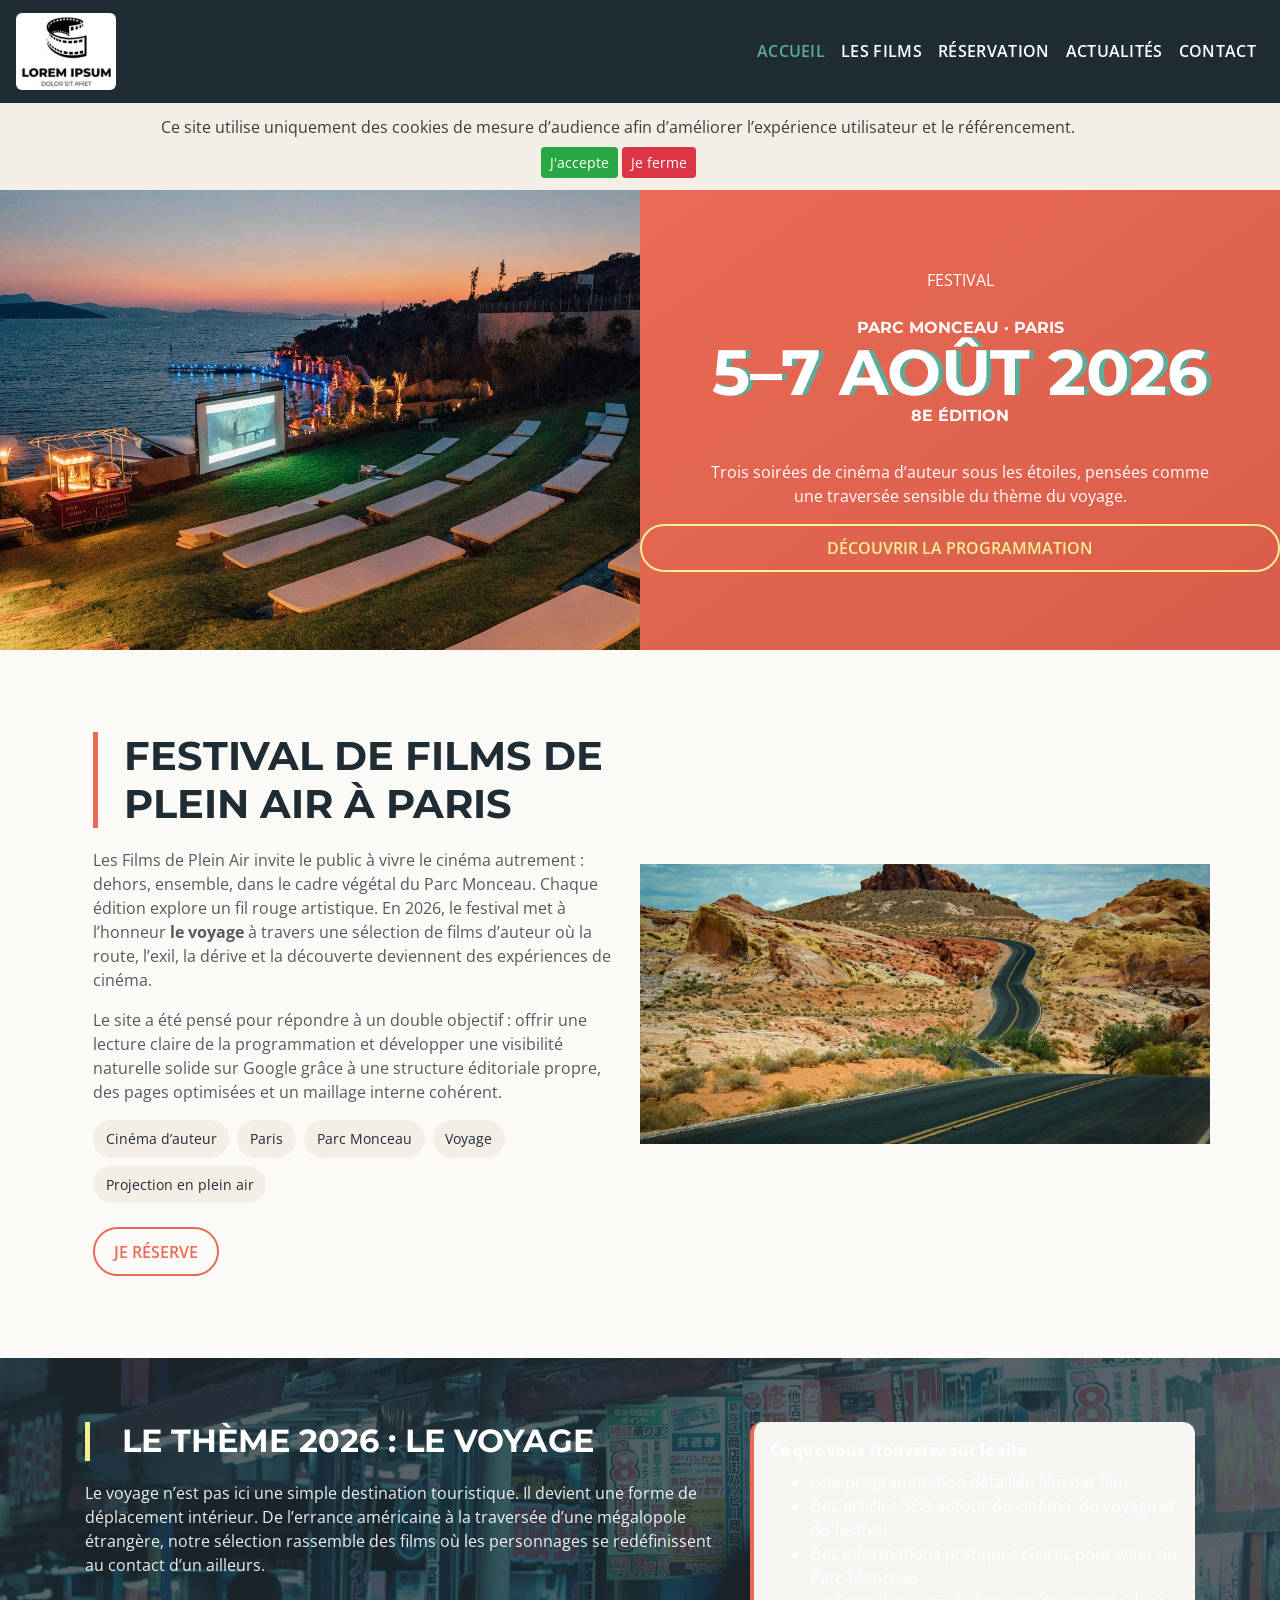
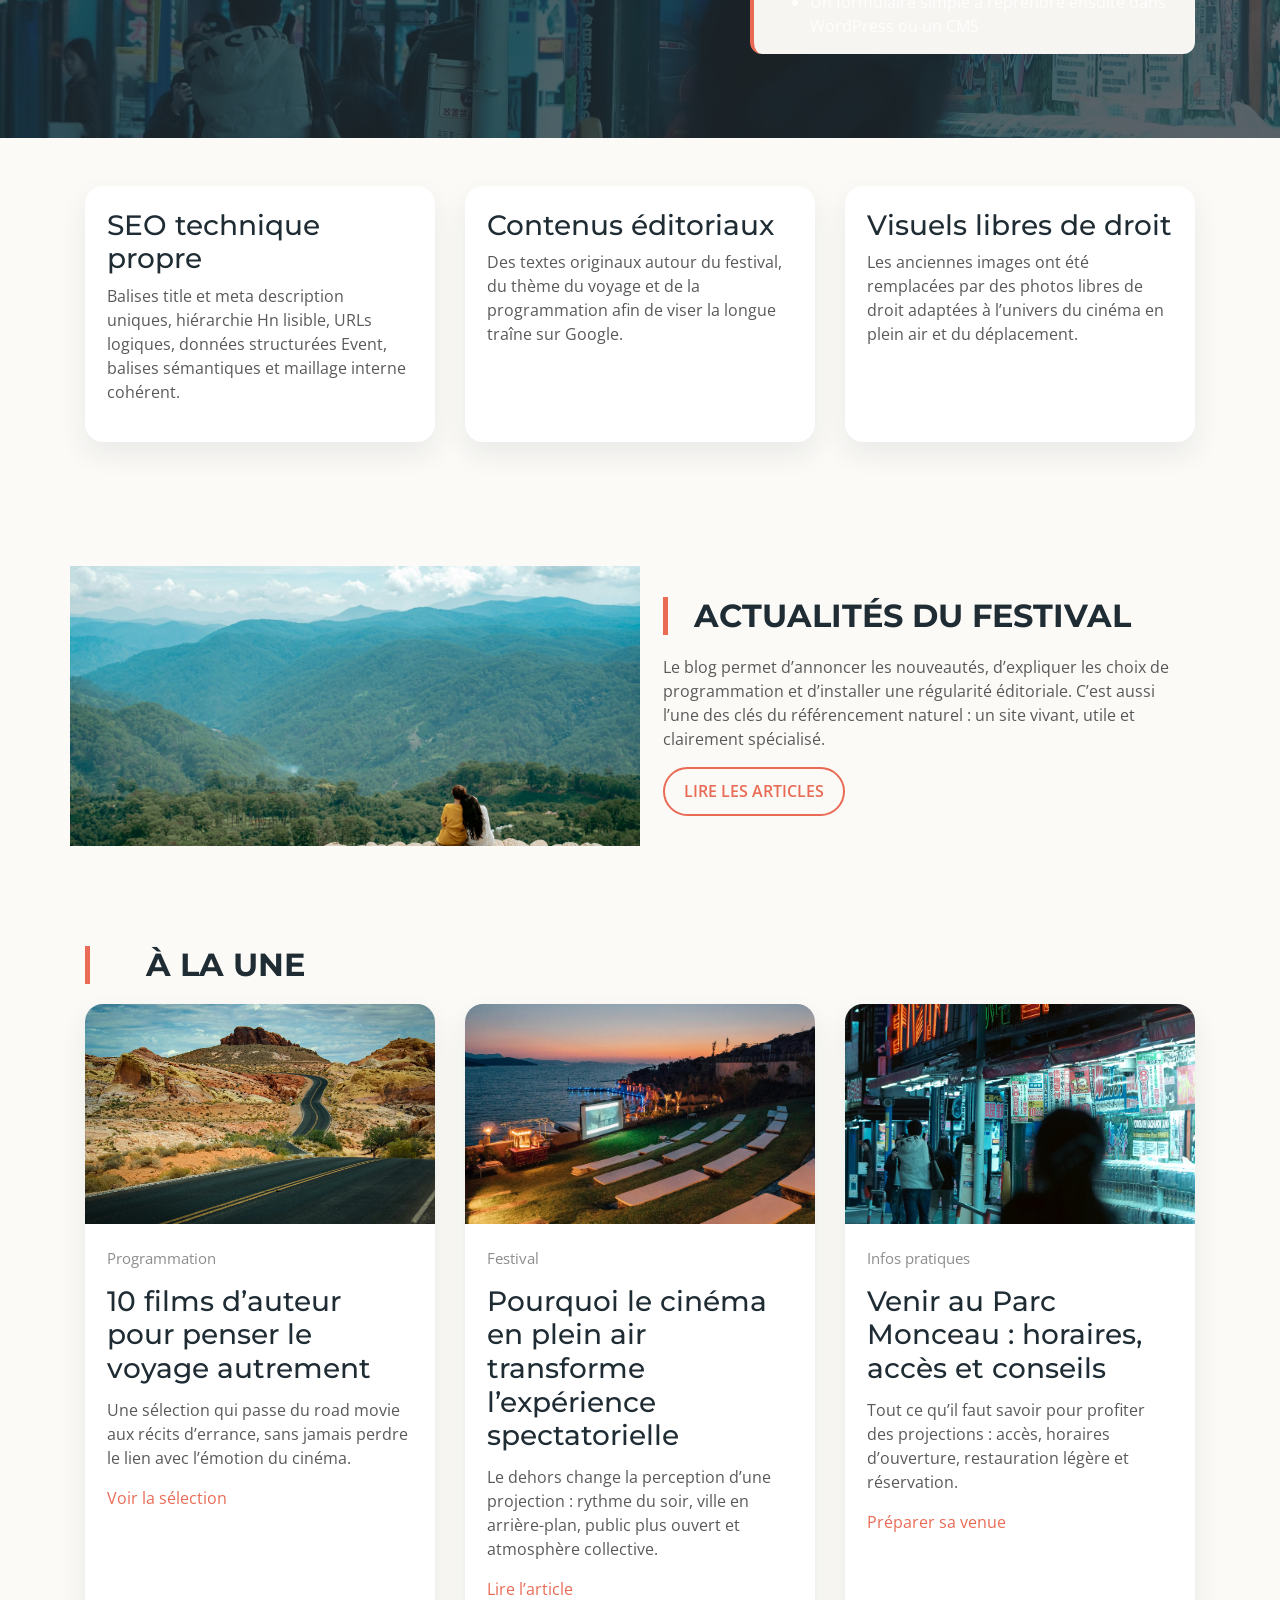
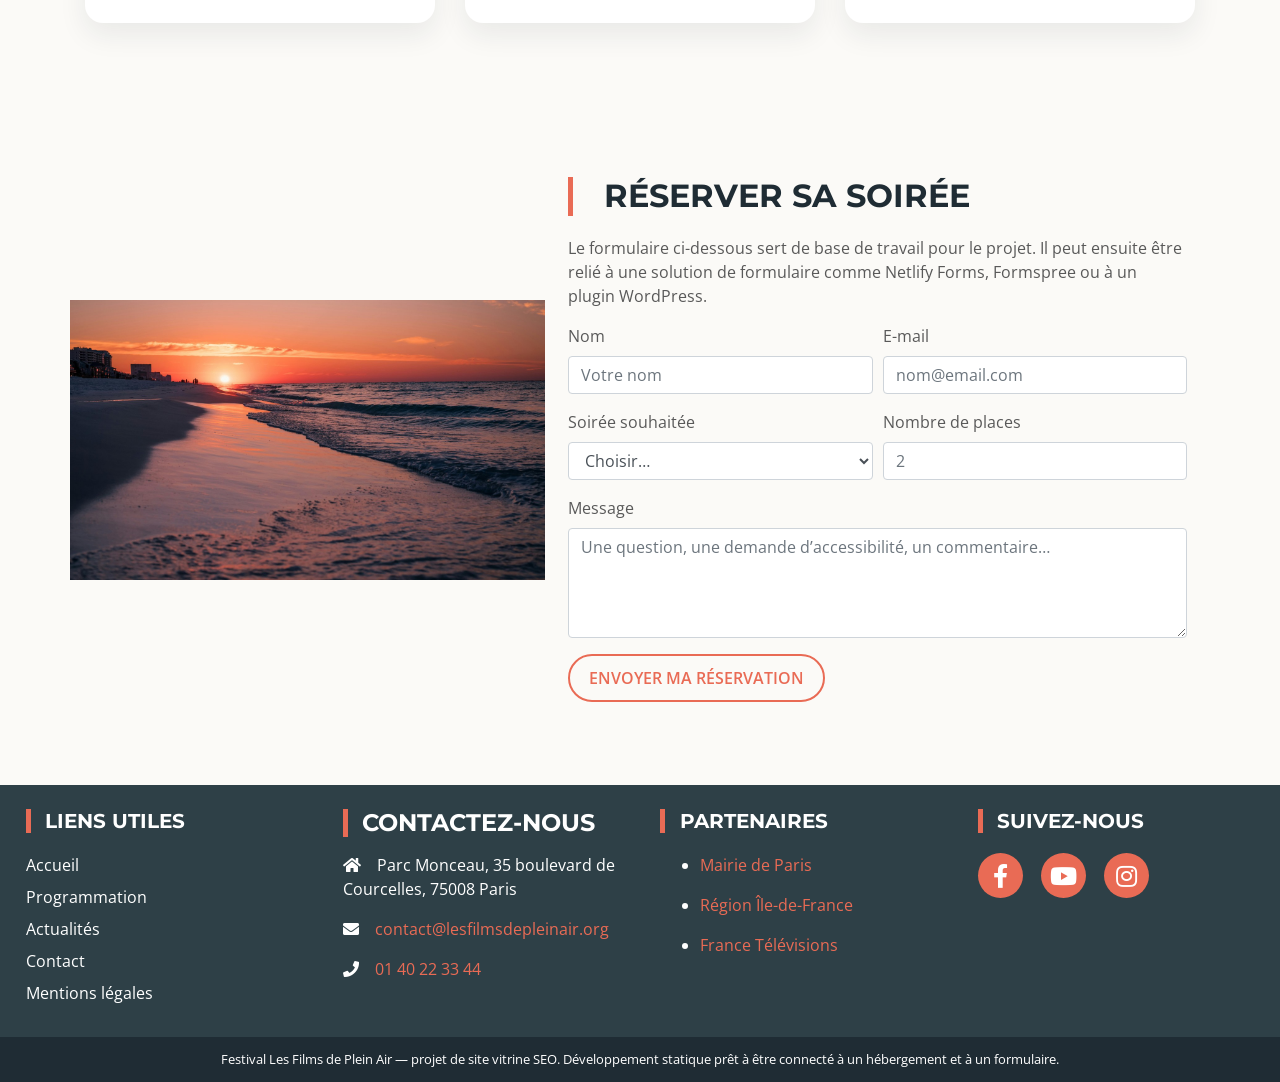
==== index.html @ eef5681d "Integrate Google Analytics tracking script Added Google Analytics tracking code to the HTML." ====
<!DOCTYPE html>
<html lang="fr">
<head>
  
  <!-- Google tag (gtag.js) --> 
  <script async src="https://www.googletagmanager.com/gtag/js?id=G-743M3LWB1Z">
  </script> 
  <script>
    window.dataLayer = window.dataLayer || [];
    function gtag(){dataLayer.push(arguments);}
    gtag('js', new Date()); 
    gtag('config', 'G-743M3LWB1Z'); 
  </script>
  
  <meta charset="utf-8">
  <meta name="viewport" content="width=device-width, initial-scale=1, shrink-to-fit=no">
  <title>Festival de films en plein air à Paris | Les Films de Plein Air</title>
  <meta name="description" content="Festival de films en plein air à Paris au Parc Monceau du 5 au 7 août 2026. Programmation autour du voyage, infos pratiques, actualités et réservation.">
  <meta name="keywords" content="festival cinéma plein air Paris, film d’auteur, festival du voyage, parc Monceau, projection en plein air">
  <meta name="robots" content="index,follow">
  <link rel="canonical" href="https://www.lesfilmsdepleinair.org/index.html">
  <meta property="og:title" content="Festival de films en plein air à Paris | Les Films de Plein Air"/>
  <meta property="og:type" content="website"/>
  <meta property="og:url" content="https://www.lesfilmsdepleinair.org/index.html"/>
  <meta property="og:image" content="https://www.lesfilmsdepleinair.org/images/hero-cinema.jpg"/>
  <meta property="og:description" content="Festival de films en plein air à Paris au Parc Monceau du 5 au 7 août 2026. Programmation autour du voyage, infos pratiques, actualités et réservation."/>
  <meta name="twitter:card" content="summary_large_image">
  <link href="https://fonts.googleapis.com/css?family=Montserrat:400,700|Open+Sans:400,600,700" rel="stylesheet">
  <link rel="stylesheet" href="css/bootstrap.css">
  <link rel="stylesheet" href="css/stylescss.css">
  <link rel="stylesheet" href="webfonts/all.css">
</head>
<body>
<nav class="navbar sticky-top navbar-expand-lg navbar-dark maNav">
  <a class="navbar-brand" href="index.html" aria-label="Les Films de Plein Air - Accueil">
    <img src="images/logo.jpg" width="100" alt="Logo Les Films de Plein Air"/>
  </a>
  <button class="navbar-toggler" type="button" data-toggle="collapse" data-target="#navbarNavAltMarkup" aria-controls="navbarNavAltMarkup" aria-expanded="false" aria-label="Ouvrir le menu">
    <span class="navbar-toggler-icon"></span>
  </button>
  <div class="collapse navbar-collapse" id="navbarNavAltMarkup">
    <div class="navbar-nav ml-auto">
      <a class="nav-item nav-link active" href="index.html">Accueil</a>
      <a class="nav-item nav-link " href="films.html">Les films</a>
      <a class="nav-item nav-link" href="index.html#booking">Réservation</a>
      <a class="nav-item nav-link " href="blog.html">Actualités</a>
      <a class="nav-item nav-link " href="contact.html">Contact</a>
    </div>
  </div>
</nav>
<div class="alert alert-secondary alert-dismissible fade show text-center" role="alert">
  <p class="mb-2">Ce site utilise uniquement des cookies de mesure d’audience afin d’améliorer l’expérience utilisateur et le référencement.</p>
  <button type="button" class="btn btn-success btn-sm" data-dismiss="alert" aria-label="Accepter">J'accepte</button>
  <button type="button" class="btn btn-danger btn-sm" data-dismiss="alert" aria-label="Fermer">Je ferme</button>
</div>
<section class="container-fluid welcome">
  <div class="container-fluid">
    <div class="row no-gutters">
      <aside class="col-lg-6" aria-label="Projection de cinéma en plein air"></aside>
      <article class="col-lg-6">
        <p class="mb-0">Festival</p>
        <div class="date">
          <span>Parc Monceau · Paris</span>
          <span class="textshadow">5–7 août 2026</span>
          <span>8e édition</span>
        </div>
        <p class="lead-intro">Trois soirées de cinéma d’auteur sous les étoiles, pensées comme une traversée sensible du thème du voyage.</p>
        <a href="films.html" class="btn btn-custom">Découvrir la programmation</a>
      </article>
    </div>
  </div>
</section>
<section class="container-fluid about py-5">
  <div class="container">
    <div class="row align-items-center">
      <article class="col-lg-6">
        <h1 id="about">Festival de films de plein air à Paris</h1>
        <p>Les Films de Plein Air invite le public à vivre le cinéma autrement : dehors, ensemble, dans le cadre végétal du Parc Monceau. Chaque édition explore un fil rouge artistique. En 2026, le festival met à l’honneur <strong>le voyage</strong> à travers une sélection de films d’auteur où la route, l’exil, la dérive et la découverte deviennent des expériences de cinéma.</p>
        <p>Le site a été pensé pour répondre à un double objectif : offrir une lecture claire de la programmation et développer une visibilité naturelle solide sur Google grâce à une structure éditoriale propre, des pages optimisées et un maillage interne cohérent.</p>
        <div class="theme-badges mb-3">
          <span>Cinéma d’auteur</span><span>Paris</span><span>Parc Monceau</span><span>Voyage</span><span>Projection en plein air</span>
        </div>
        <a href="#booking" class="btn btn-custom">Je réserve</a>
      </article>
      <aside class="col-lg-6 order-first order-lg-2" aria-label="Route dans un paysage désertique"></aside>
    </div>
  </div>
</section>
<section class="container-fluid movie">
  <div class="overlay">
    <div class="container">
      <div class="row">
        <div class="col-lg-7">
          <h2>Le thème 2026 : le voyage</h2>
          <p>Le voyage n’est pas ici une simple destination touristique. Il devient une forme de déplacement intérieur. De l’errance américaine à la traversée d’une mégalopole étrangère, notre sélection rassemble des films où les personnages se redéfinissent au contact d’un ailleurs.</p>
        </div>
        <div class="col-lg-5">
          <div class="schedule-box">
            <strong>Ce que vous trouverez sur le site</strong>
            <ul class="mb-0 mt-2">
              <li>Une programmation détaillée film par film</li>
              <li>Des articles SEO autour du cinéma, du voyage et du festival</li>
              <li>Des informations pratiques claires pour venir au Parc Monceau</li>
              <li>Un formulaire simple à reprendre ensuite dans WordPress ou un CMS</li>
            </ul>
          </div>
        </div>
      </div>
    </div>
  </div>
</section>
<section class="container py-5">
  <div class="row">
    <div class="col-md-4 mb-4">
      <div class="feature-card">
        <div class="card-body">
          <h3>SEO technique propre</h3>
          <p>Balises title et meta description uniques, hiérarchie Hn lisible, URLs logiques, données structurées Event, balises sémantiques et maillage interne cohérent.</p>
        </div>
      </div>
    </div>
    <div class="col-md-4 mb-4">
      <div class="feature-card">
        <div class="card-body">
          <h3>Contenus éditoriaux</h3>
          <p>Des textes originaux autour du festival, du thème du voyage et de la programmation afin de viser la longue traîne sur Google.</p>
        </div>
      </div>
    </div>
    <div class="col-md-4 mb-4">
      <div class="feature-card">
        <div class="card-body">
          <h3>Visuels libres de droit</h3>
          <p>Les anciennes images ont été remplacées par des photos libres de droit adaptées à l’univers du cinéma en plein air et du déplacement.</p>
        </div>
      </div>
    </div>
  </div>
</section>
<section class="container-fluid news py-5">
  <div class="container">
    <div class="row align-items-center">
      <aside class="col-lg-6" aria-label="Voyageurs face aux montagnes"></aside>
      <article class="col-lg-6">
        <h2>Actualités du festival</h2>
        <p>Le blog permet d’annoncer les nouveautés, d’expliquer les choix de programmation et d’installer une régularité éditoriale. C’est aussi l’une des clés du référencement naturel : un site vivant, utile et clairement spécialisé.</p>
        <a href="blog.html" class="btn btn-custom">Lire les articles</a>
      </article>
    </div>
  </div>
</section>
<section class="container py-5">
  <h2>À la une</h2>
  <div class="row">
    <div class="col-lg-4 mb-4">
      <div class="post-card">
        <img src="images/road-desert.jpg" alt="Route au milieu du désert">
        <div class="card-body">
          <p class="meta">Programmation</p>
          <h3 class="card-title">10 films d’auteur pour penser le voyage autrement</h3>
          <p>Une sélection qui passe du road movie aux récits d’errance, sans jamais perdre le lien avec l’émotion du cinéma.</p>
          <a href="films.html">Voir la sélection</a>
        </div>
      </div>
    </div>
    <div class="col-lg-4 mb-4">
      <div class="post-card">
        <img src="images/hero-cinema.jpg" alt="Projection extérieure au bord de l'eau">
        <div class="card-body">
          <p class="meta">Festival</p>
          <h3 class="card-title">Pourquoi le cinéma en plein air transforme l’expérience spectatorielle</h3>
          <p>Le dehors change la perception d’une projection : rythme du soir, ville en arrière-plan, public plus ouvert et atmosphère collective.</p>
          <a href="article.html">Lire l’article</a>
        </div>
      </div>
    </div>
    <div class="col-lg-4 mb-4">
      <div class="post-card">
        <img src="images/tokyo-night.jpg" alt="Rue de Tokyo de nuit avec néons">
        <div class="card-body">
          <p class="meta">Infos pratiques</p>
          <h3 class="card-title">Venir au Parc Monceau : horaires, accès et conseils</h3>
          <p>Tout ce qu’il faut savoir pour profiter des projections : accès, horaires d’ouverture, restauration légère et réservation.</p>
          <a href="contact.html">Préparer sa venue</a>
        </div>
      </div>
    </div>
  </div>
</section>
<section class="container-fluid booking py-5" id="booking">
  <div class="container">
    <div class="row align-items-center">
      <aside class="col-lg-5" aria-label="Coucher de soleil sur la plage"></aside>
      <article class="col-lg-7">
        <h2>Réserver sa soirée</h2>
        <p>Le formulaire ci-dessous sert de base de travail pour le projet. Il peut ensuite être relié à une solution de formulaire comme Netlify Forms, Formspree ou à un plugin WordPress.</p>
        <form class="needs-validation" novalidate data-demo="true">
          <div class="form-row">
            <div class="form-group col-md-6">
              <label for="nom">Nom</label>
              <input type="text" class="form-control" id="nom" required placeholder="Votre nom">
            </div>
            <div class="form-group col-md-6">
              <label for="email">E-mail</label>
              <input type="email" class="form-control" id="email" required placeholder="nom@email.com">
            </div>
          </div>
          <div class="form-row">
            <div class="form-group col-md-6">
              <label for="jour">Soirée souhaitée</label>
              <select class="form-control" id="jour" required>
                <option value="">Choisir…</option>
                <option>Mercredi 5 août</option>
                <option>Jeudi 6 août</option>
                <option>Vendredi 7 août</option>
              </select>
            </div>
            <div class="form-group col-md-6">
              <label for="places">Nombre de places</label>
              <input type="number" class="form-control" id="places" min="1" max="6" required placeholder="2">
            </div>
          </div>
          <div class="form-group">
            <label for="message">Message</label>
            <textarea class="form-control" id="message" rows="4" placeholder="Une question, une demande d’accessibilité, un commentaire…"></textarea>
          </div>
          <button type="submit" class="btn btn-custom">Envoyer ma réservation</button>
        </form>
      </article>
    </div>
  </div>
</section>
<script type="application/ld+json">
{
  "@context": "https://schema.org",
  "@type": "Event",
  "name": "Les Films de Plein Air 2026",
  "eventAttendanceMode": "https://schema.org/OfflineEventAttendanceMode",
  "eventStatus": "https://schema.org/EventScheduled",
  "startDate": "2026-08-05T18:00:00+02:00",
  "endDate": "2026-08-07T23:59:00+02:00",
  "image": ["https://www.lesfilmsdepleinair.org/images/hero-cinema.jpg"],
  "location": {
    "@type": "Place",
    "name": "Parc Monceau",
    "address": {
      "@type": "PostalAddress",
      "streetAddress": "35 boulevard de Courcelles",
      "postalCode": "75008",
      "addressLocality": "Paris",
      "addressCountry": "FR"
    }
  },
  "description": "Festival de films d’auteur en plein air à Paris autour du thème du voyage.",
  "organizer": {
    "@type": "Organization",
    "name": "Les Films de Plein Air"
  }
}
</script>

<footer class="container-fluid footer">
  <div class="container py-4">
    <div class="row">
      <div class="col-12 col-md-3">
        <h2>Liens utiles</h2>
        <div class="footerLinks">
          <a href="index.html">Accueil</a>
          <a href="films.html">Programmation</a>
          <a href="blog.html">Actualités</a>
          <a href="contact.html">Contact</a>
          <a href="mentions-legales.html">Mentions légales</a>
        </div>
      </div>
      <div class="col-12 col-md-3 address">
        <h2>Contactez-nous</h2>
        <div class="contactIcons mb-3">
          <p><span class="pr-3"><i class="fas fa-home"></i></span>Parc Monceau, 35 boulevard de Courcelles, 75008 Paris</p>
          <p><span class="pr-3"><i class="fas fa-envelope"></i></span><a href="mailto:contact@lesfilmsdepleinair.org">contact@lesfilmsdepleinair.org</a></p>
          <p><span class="pr-3"><i class="fas fa-phone"></i></span><a href="tel:+33140223344">01 40 22 33 44</a></p>
        </div>
      </div>
      <div class="col-12 col-md-3 partenaire">
        <h2>Partenaires</h2>
        <div class="contactIcons mb-3">
          <ul>
            <li><a href="https://www.paris.fr/" target="_blank" rel="noopener">Mairie de Paris</a></li>
            <li><a href="https://www.iledefrance.fr/" target="_blank" rel="noopener">Région Île-de-France</a></li>
            <li><a href="https://www.francetelevisions.fr/" target="_blank" rel="noopener">France Télévisions</a></li>
          </ul>
        </div>
      </div>
      <div class="col-12 col-md-3 social">
        <h2>Suivez-nous</h2>
        <div class="socialicons">
          <a href="https://www.facebook.com/" aria-label="Facebook" target="_blank" rel="noopener"><i class="fab fa-facebook-f"></i></a>
          <a href="https://www.youtube.com/" aria-label="YouTube" target="_blank" rel="noopener"><i class="fab fa-youtube"></i></a>
          <a href="https://www.instagram.com/" aria-label="Instagram" target="_blank" rel="noopener"><i class="fab fa-instagram"></i></a>
        </div>
      </div>
    </div>
  </div>
  <div class="socketBkg">
    <div class="socket text-center">
      <p>Festival Les Films de Plein Air — projet de site vitrine SEO. Développement statique prêt à être connecté à un hébergement et à un formulaire.</p>
    </div>
  </div>
</footer>
<button onclick="topFunction()" id="myBtn" title="Retour en haut"><i class="fas fa-chevron-up"></i></button>
<script src="https://ajax.googleapis.com/ajax/libs/jquery/3.3.1/jquery.min.js"></script>
<script src="https://cdnjs.cloudflare.com/ajax/libs/popper.js/1.12.9/umd/popper.min.js" integrity="sha384-ApNbgh9B+Y1QKtv3Rn7W3mgPxhU9K/ScQsAP7hUibX39j7fakFPskvXusvfa0b4Q" crossorigin="anonymous"></script>
<script src="https://maxcdn.bootstrapcdn.com/bootstrap/4.0.0/js/bootstrap.min.js" integrity="sha384-JZR6Spejh4U02d8jOt6vLEHfe/JQGiRRSQQxSfFWpi1MquVdAyjUar5+76PVCmYl" crossorigin="anonymous"></script>
<script>
window.onscroll = function () {
  const btn = document.getElementById('myBtn');
  if (!btn) return;
  if (document.body.scrollTop > 200 || document.documentElement.scrollTop > 200) {
    btn.style.display = 'block';
  } else {
    btn.style.display = 'none';
  }
};

function topFunction() {
  window.scrollTo({ top: 0, behavior: 'smooth' });
}

document.addEventListener('DOMContentLoaded', function () {
  const forms = document.querySelectorAll('.needs-validation');
  Array.from(forms).forEach(function (form) {
    form.addEventListener('submit', function (event) {
      if (!form.checkValidity()) {
        event.preventDefault();
        event.stopPropagation();
      } else if (form.dataset.demo === 'true') {
        event.preventDefault();
        alert('Merci ! Ce formulaire de démonstration est prêt à être connecté à Formspree, Netlify Forms ou à une solution serveur.');
      }
      form.classList.add('was-validated');
    }, false);
  });
});

</script>
</body></html>
---- css/stylescss.css ----
body, html {
  padding: 0;
  margin: 0;
  scroll-behavior: smooth;
}

body {
  font-family: "Open Sans", sans-serif;
  color: #595959;
  position: relative;
  background: #fbfaf7;
}

body h1, body h2 {
  text-transform: uppercase;
  color: #1f2c34;
  font-family: "Montserrat", sans-serif;
  font-weight: 700;
  border-left: 5px solid #e96b55;
  padding-left: 5%;
  margin-bottom: 1.25rem;
}

body h3, body h4, .card-title {
  font-family: "Montserrat", sans-serif;
  color: #1f2c34;
}

body a { color: #e96b55; }
body a:hover { color: #5eab99; text-decoration: none; }

body .btn-custom {
  background: transparent;
  border: 2px solid #e96b55;
  border-radius: 25px;
  color: #e96b55;
  font-weight: 600;
  text-transform: uppercase;
  padding: 0.65rem 1.2rem;
}
body .btn-custom:hover {
  border-color: #5eab99;
  color: #5eab99;
}

body .container-fluid { padding: 0; }
body .container-fluid aside { padding: 0; }
body .container-fluid article { padding: 3% 2%; }

.maNav { background: #1f2c34; }
.maNav .navbar-brand img { border-radius: 6px; }
.maNav .navbar-nav a.nav-link {
  text-transform: uppercase;
  color: #fff;
  font-weight: 600;
  letter-spacing: 0.02em;
}
.maNav .navbar-nav a.nav-link:hover,
.maNav .navbar-nav a.nav-link.active { color: #5eab99; }

.alert-secondary {
  margin: 0;
  border-radius: 0;
  border: 0;
  background: #f4efe6;
}

.welcome aside,
.about aside,
.news aside,
.booking aside,
.film01 aside,
.film02 aside,
.film03 aside,
.film04 aside,
.film05 aside,
.film06 aside,
.film07 aside,
.film08 aside,
.film09 aside,
.film10 aside,
.film11 aside,
.film12 aside {
  min-height: 280px;
  background-position: center;
  background-repeat: no-repeat;
  background-size: cover;
}

.welcome aside { background-image: url("../images/01-Image.jpg"); min-height: 460px; }
.welcome article {
  background: linear-gradient(145deg, #e96b55 0%, #d95d4a 100%);
  color: white;
  text-align: center;
  text-transform: uppercase;
  display: flex;
  flex-direction: column;
  justify-content: center;
  min-height: 460px;
  padding: 4rem 2rem;
}
.welcome article .date { padding: 1.5rem 0 2rem; }
.welcome article .date span {
  display: block;
  font-family: "Montserrat", sans-serif;
  font-weight: 700;
}
.welcome article .textshadow {
  font-size: 4rem;
  text-shadow: 5px 0 0 #5eab99;
  line-height: 1;
}
.welcome article .btn-custom {
  color: #f0f193;
  border-color: #f0f193;
  margin-top: 1rem;
}
.welcome article .btn-custom:hover {
  color: white;
  border-color: white;
}
.welcome .lead-intro {
  max-width: 520px;
  margin: 0 auto;
  text-transform: none;
}

.about aside { background-image: url("../images/02-Image.jpg"); }
.news aside { background-image: url("../images/03-Image.jpg"); }
.movie {
  background: #f8d480 url("../images/04-Image.jpg") no-repeat center;
  background-size: cover;
}
.movie .overlay {
  background: rgba(31, 44, 52, 0.74);
  color: white;
  padding: 4rem 0;
}
.movie h2 { color: white; border-left-color: #f0f193; }
.movie p, .movie li { color: rgba(255,255,255,0.92); }
.booking aside { background-image: url("../images/05-Image.jpg"); }

.theme-badges span {
  display: inline-block;
  background: #f4efe6;
  color: #1f2c34;
  padding: 0.5rem 0.8rem;
  margin: 0 0.5rem 0.5rem 0;
  border-radius: 999px;
  font-size: 0.9rem;
}

.feature-card, .post-card, .contact-card {
  background: white;
  border-radius: 18px;
  box-shadow: 0 12px 28px rgba(31, 44, 52, 0.08);
  overflow: hidden;
  height: 100%;
}
.feature-card .card-body,
.post-card .card-body,
.contact-card .card-body { padding: 1.4rem; }
.post-card img { width: 100%; height: 220px; object-fit: cover; }
.post-card .meta, .infoBlog { color: #8d8d8d; font-size: 0.92rem; }

.jumbotron {
  background: linear-gradient(135deg, #5eab99 0%, #1f2c34 100%);
  margin-bottom: 0;
  border-radius: 0;
}
.jumbotron span {
  color: white;
  text-transform: uppercase;
  font-family: 'Montserrat', sans-serif;
  font-size: 2rem;
  font-weight: 700;
}

.container-fluid.filmlist { padding: 3rem 0; }
.container-fluid.filmlist .row {
  align-items: center;
  margin-bottom: 2.5rem;
  background: white;
  border-radius: 18px;
  overflow: hidden;
  box-shadow: 0 12px 28px rgba(31, 44, 52, 0.08);
}
.container-fluid.filmlist h2 {
  font-size: 1.8rem;
  margin-top: 1rem;
}
.container-fluid.filmlist h3 {
  font-size: 1rem;
  font-family: 'Montserrat', sans-serif;
  margin-bottom: 0.5rem;
}
.container-fluid.filmlist .note {
  color: #e96b55;
  margin: 0.8rem 0 1rem;
}
.container-fluid.filmlist span {
  color: #7f8b8f;
  font-weight: 600;
  padding-right: 0.25rem;
}
.container-fluid.filmlist p { margin-bottom: 0.9rem; }
.film01 aside { background-image: url("../images/01-films.jpg"); }
.film02 aside { background-image: url("../images/02-films.jpg"); }
.film03 aside { background-image: url("../images/03-films.jpg"); }
.film04 aside { background-image: url("../images/04-films.jpg"); }
.film05 aside { background-image: url("../images/05-films.jpg"); }
.film06 aside { background-image: url("../images/06-films.jpg"); }
.film07 aside { background-image: url("../images/07-films.jpg"); }
.film08 aside { background-image: url("../images/08-films.jpg"); }
.film09 aside { background-image: url("../images/09-films.jpg"); }
.film10 aside { background-image: url("../images/10-films.jpg"); }
.film11 aside { background-image: url("../images/11-films.jpg"); }
.film12 aside { background-image: url("../images/12-films.jpg"); }

.schedule-box {
  background: #f7f5f1;
  border-left: 4px solid #e96b55;
  border-radius: 12px;
  padding: 1rem;
  margin-bottom: 1.25rem;
}

.contactPage .cardForm { margin-bottom: 2rem; }
.form-group { position: relative; }
.address h2 { font-size: 1.5rem; margin-bottom: 1rem; }
.address .contactIcons { display: inline-block; }
.address .banContact {
  width: 100%;
  height: 220px;
  position: relative;
  overflow: hidden;
  border-radius: 18px;
}
.address .banContact img {
  width: 100%;
  height: 100%;
  object-fit: cover;
}

footer .container { max-width: 1450px; padding-left: 2%; }
footer {
  background: #2e4047;
  color: white;
  margin-top: 0;
}
footer h2 { font-size: 1.25rem; color: white; }
footer .footerLinks a {
  display: block;
  color: white;
  margin-top: 0.5rem;
}
footer .footerLinks a:hover { color: #5eab99; }
footer .social .socialicons a {
  color: white;
  font-size: 1.5rem;
  line-height: 45px;
  margin-right: 5%;
  text-align: center;
  display: inline-block;
  width: 45px;
  height: 45px;
  background-color: #e96b55;
  border-radius: 45px;
}
footer .social .socialicons a:hover { background-color: #5eab99; }
footer .socketBkg {
  background: #1f2c34;
  width: 100%;
  font-size: 0.8rem;
}
footer .socketBkg p { padding: 1% 0; margin-bottom: 0; }
footer .partenaire ul li { margin-top: 1rem; }

.legal-page h3 { color: #1f2c34; font-size: 1.15rem; margin-top: 1.8rem; }
.credits-list li { margin-bottom: 0.5rem; }

#myBtn {
  display: none;
  position: fixed;
  bottom: 20px;
  right: 30px;
  z-index: 99;
  border: 2px solid #e96b55;
  outline: none;
  background-color: transparent;
  color: #e96b55;
  cursor: pointer;
  padding: 15px;
  border-radius: 10px;
  font-size: 18px;
}
#myBtn:hover { background-color: #f0f193; }

@media (max-width: 991.98px) {
  .welcome article, .welcome aside { min-height: 320px; }
  .welcome article .textshadow { font-size: 2.7rem; }
}
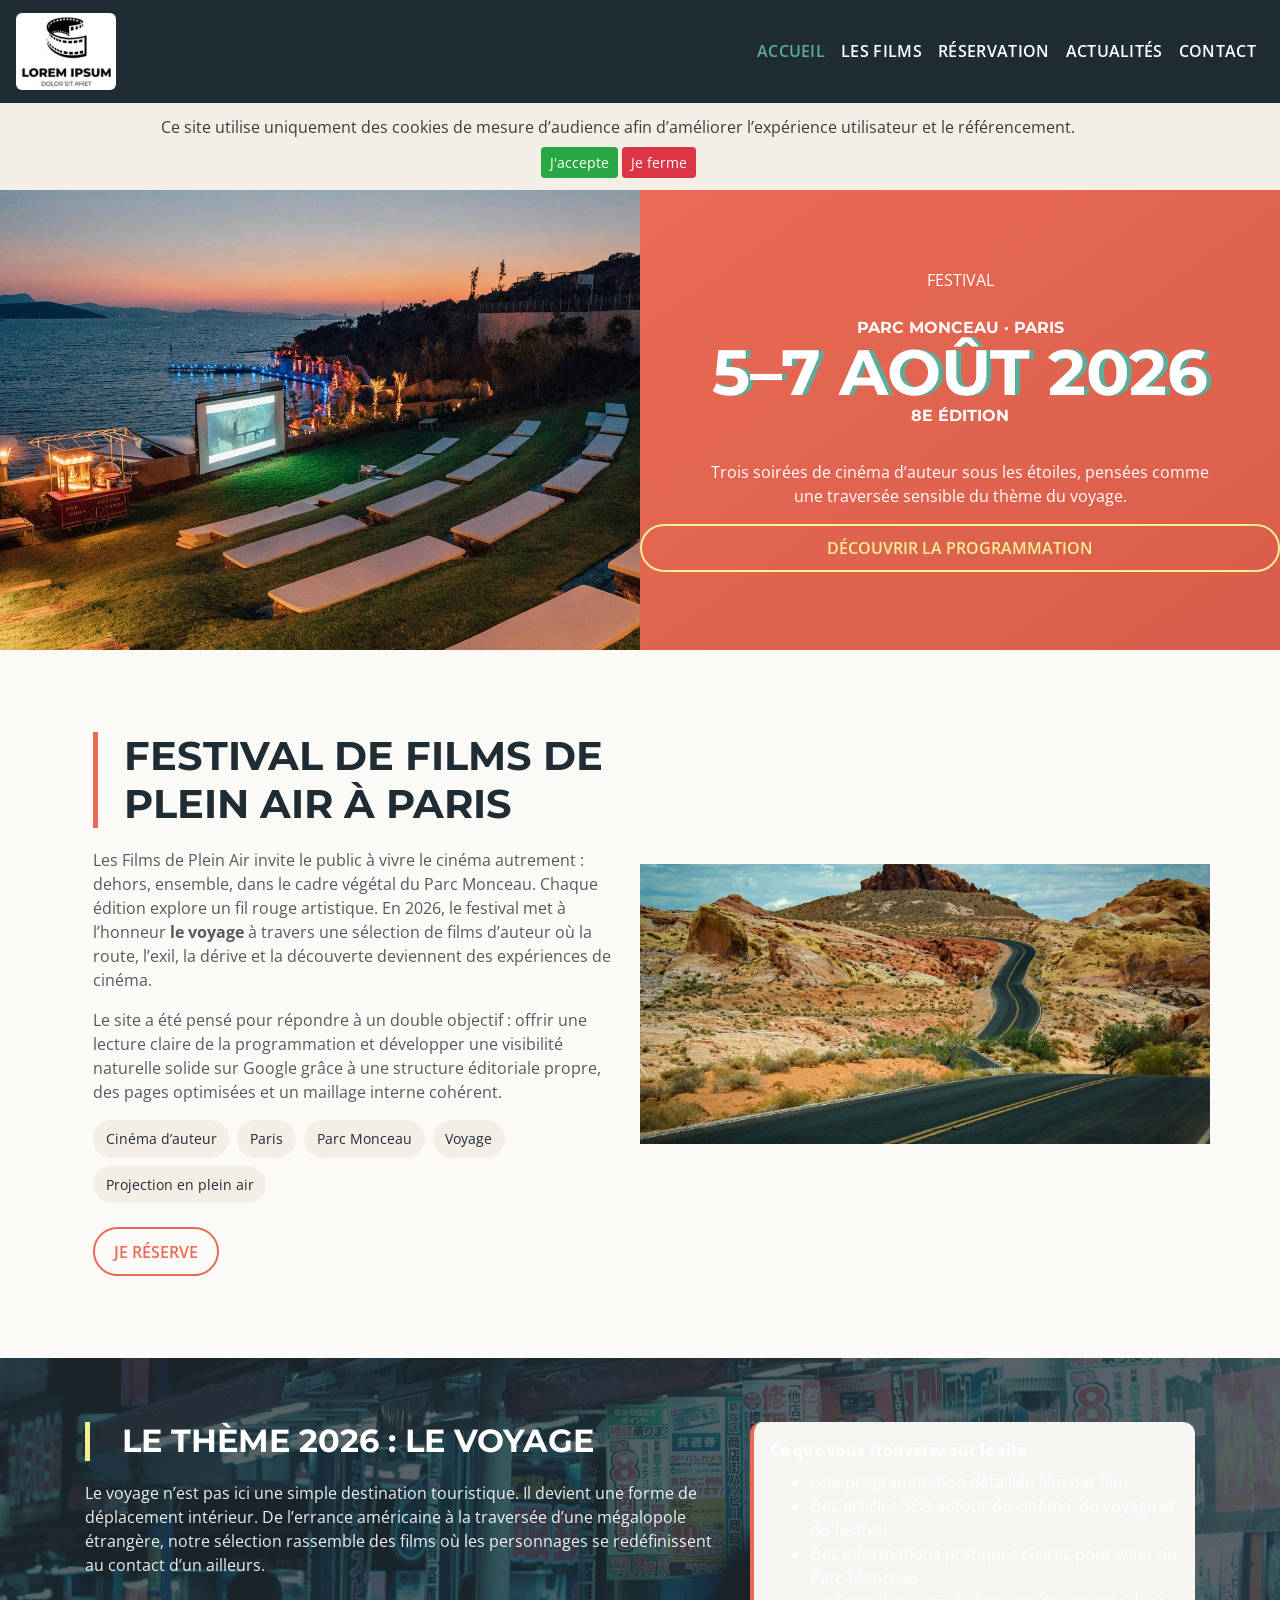
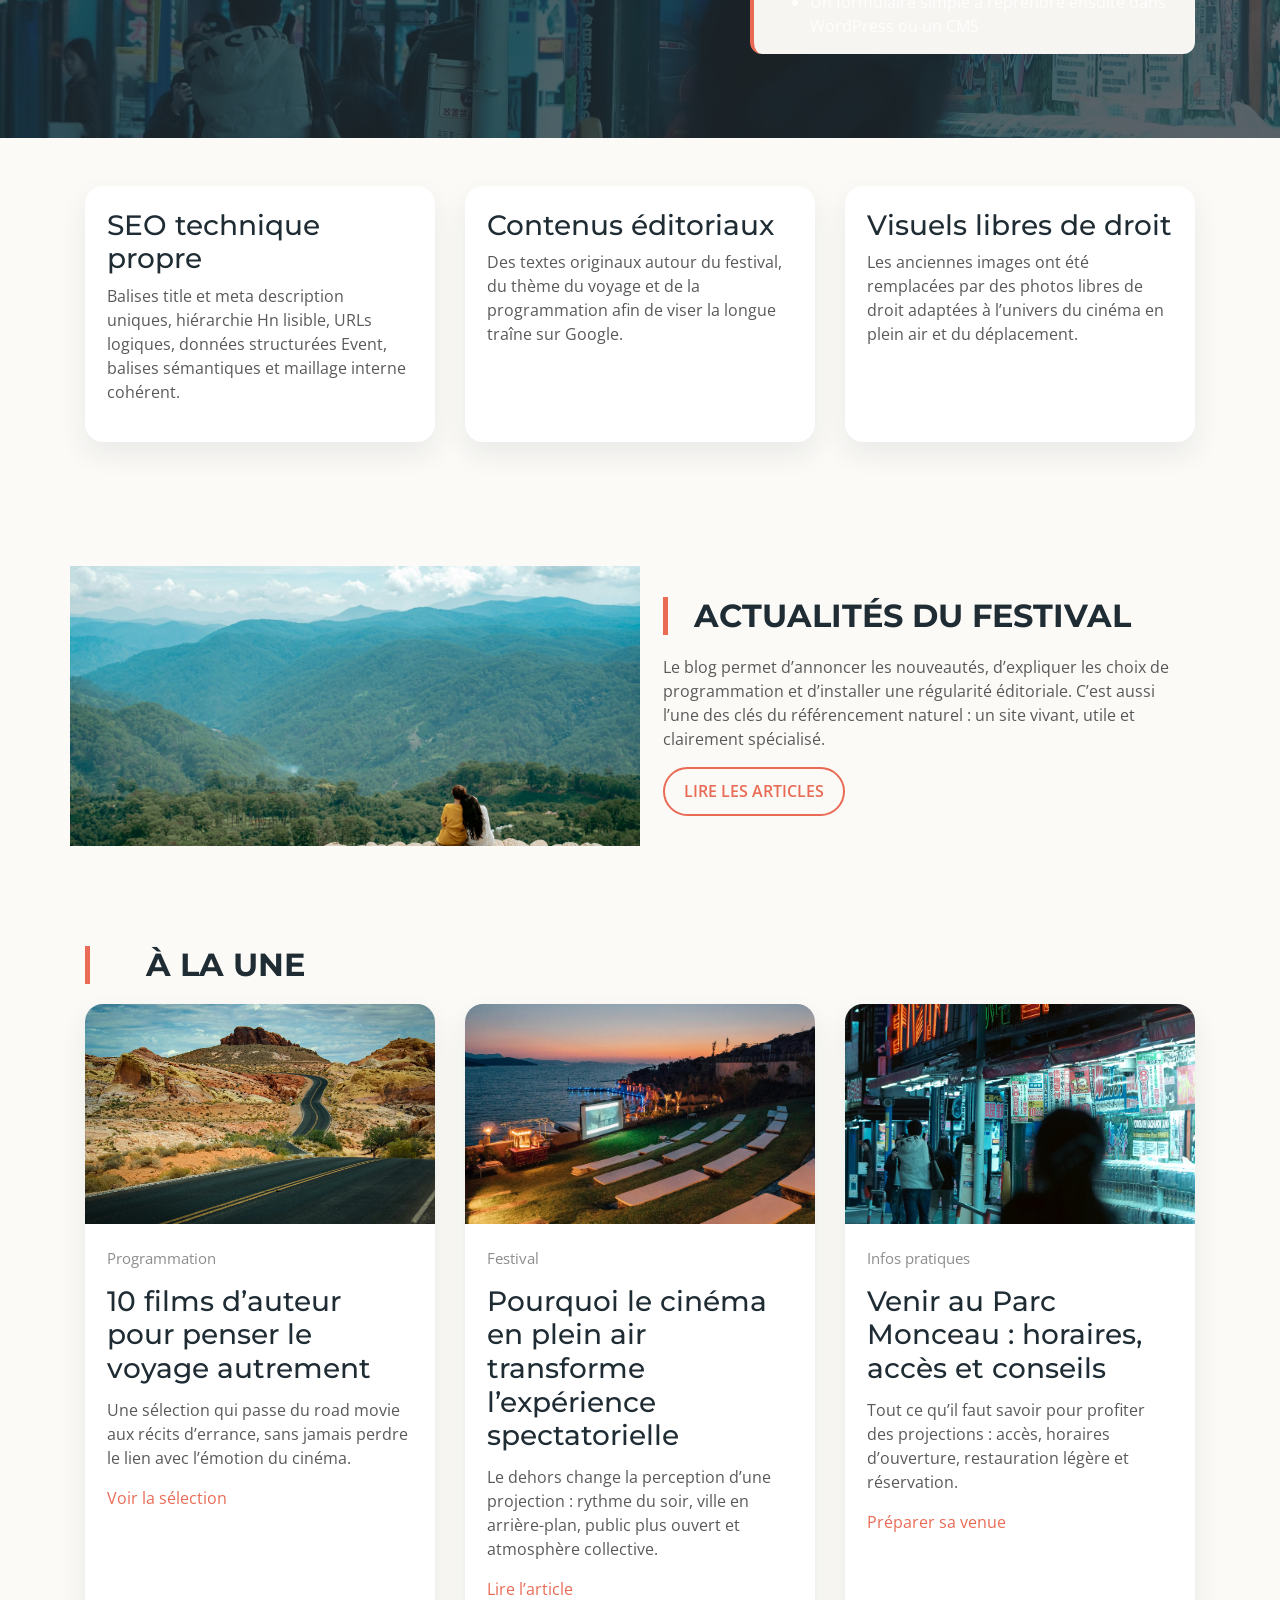
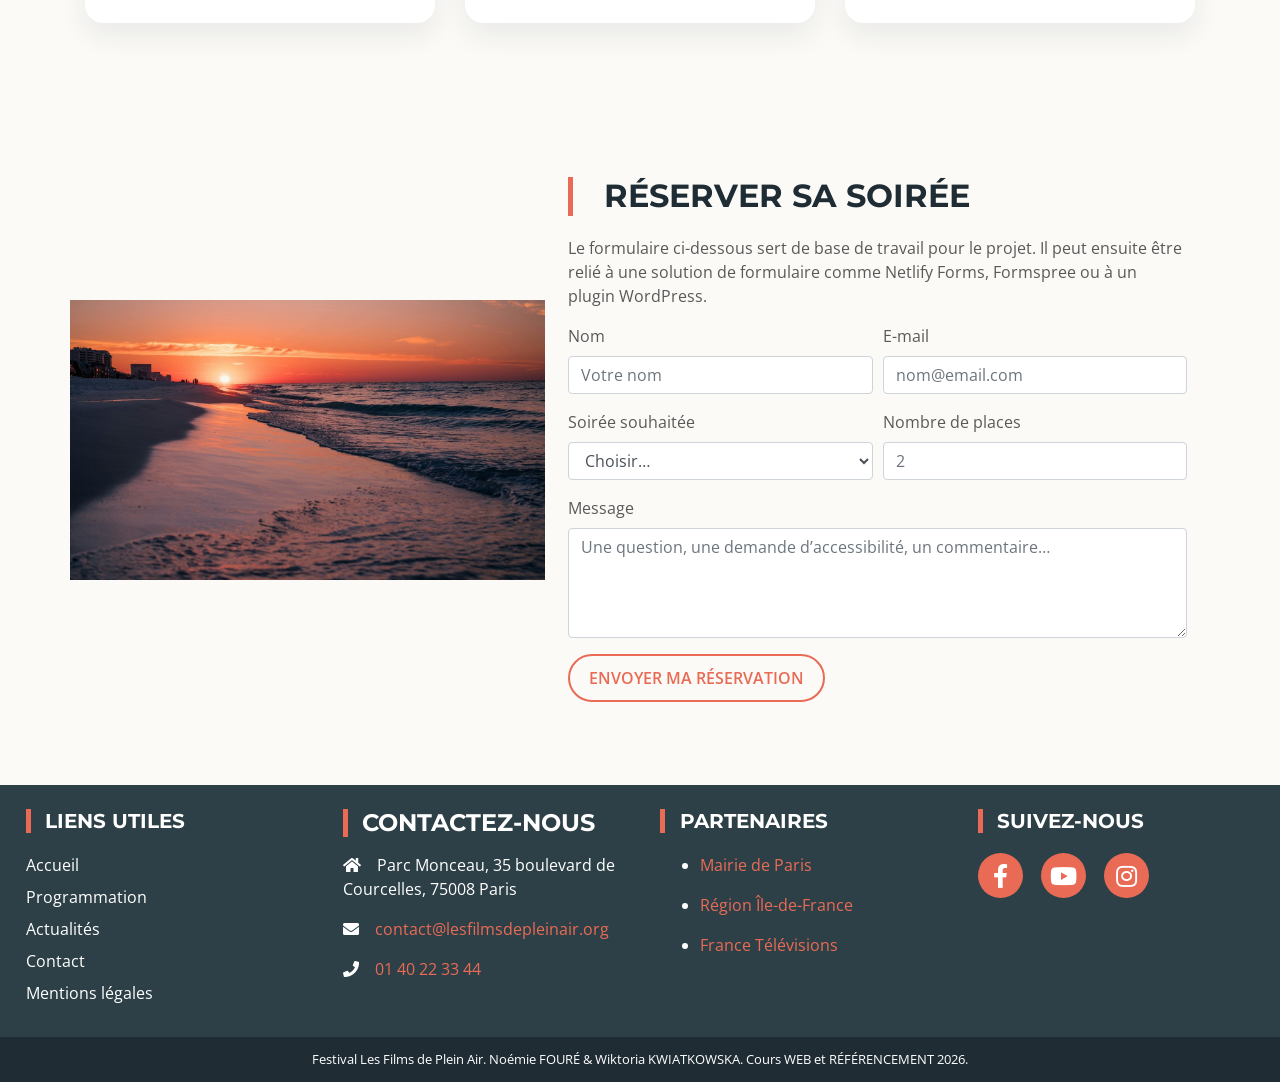
==== commit 24583275: "Update footer text and alert message in index.html" ====
--- a/index.html
+++ b/index.html
@@ -12,6 +12,8 @@
     gtag('config', 'G-743M3LWB1Z'); 
   </script>
   
+  <meta name="google-site-verification" content="abki5ZfXhbXZEWsSVJSqI9DGNDSGe1HseayLxJADyic" />
+
   <meta charset="utf-8">
   <meta name="viewport" content="width=device-width, initial-scale=1, shrink-to-fit=no">
   <title>Festival de films en plein air à Paris | Les Films de Plein Air</title>
@@ -302,7 +304,7 @@
   </div>
   <div class="socketBkg">
     <div class="socket text-center">
-      <p>Festival Les Films de Plein Air — projet de site vitrine SEO. Développement statique prêt à être connecté à un hébergement et à un formulaire.</p>
+      <p>Festival Les Films de Plein Air. Noémie FOURÉ & Wiktoria KWIATKOWSKA. Cours WEB et RÉFÉRENCEMENT 2026.</p>
     </div>
   </div>
 </footer>
@@ -334,7 +336,7 @@
         event.stopPropagation();
       } else if (form.dataset.demo === 'true') {
         event.preventDefault();
-        alert('Merci ! Ce formulaire de démonstration est prêt à être connecté à Formspree, Netlify Forms ou à une solution serveur.');
+        alert('Merci !');
       }
       form.classList.add('was-validated');
     }, false);
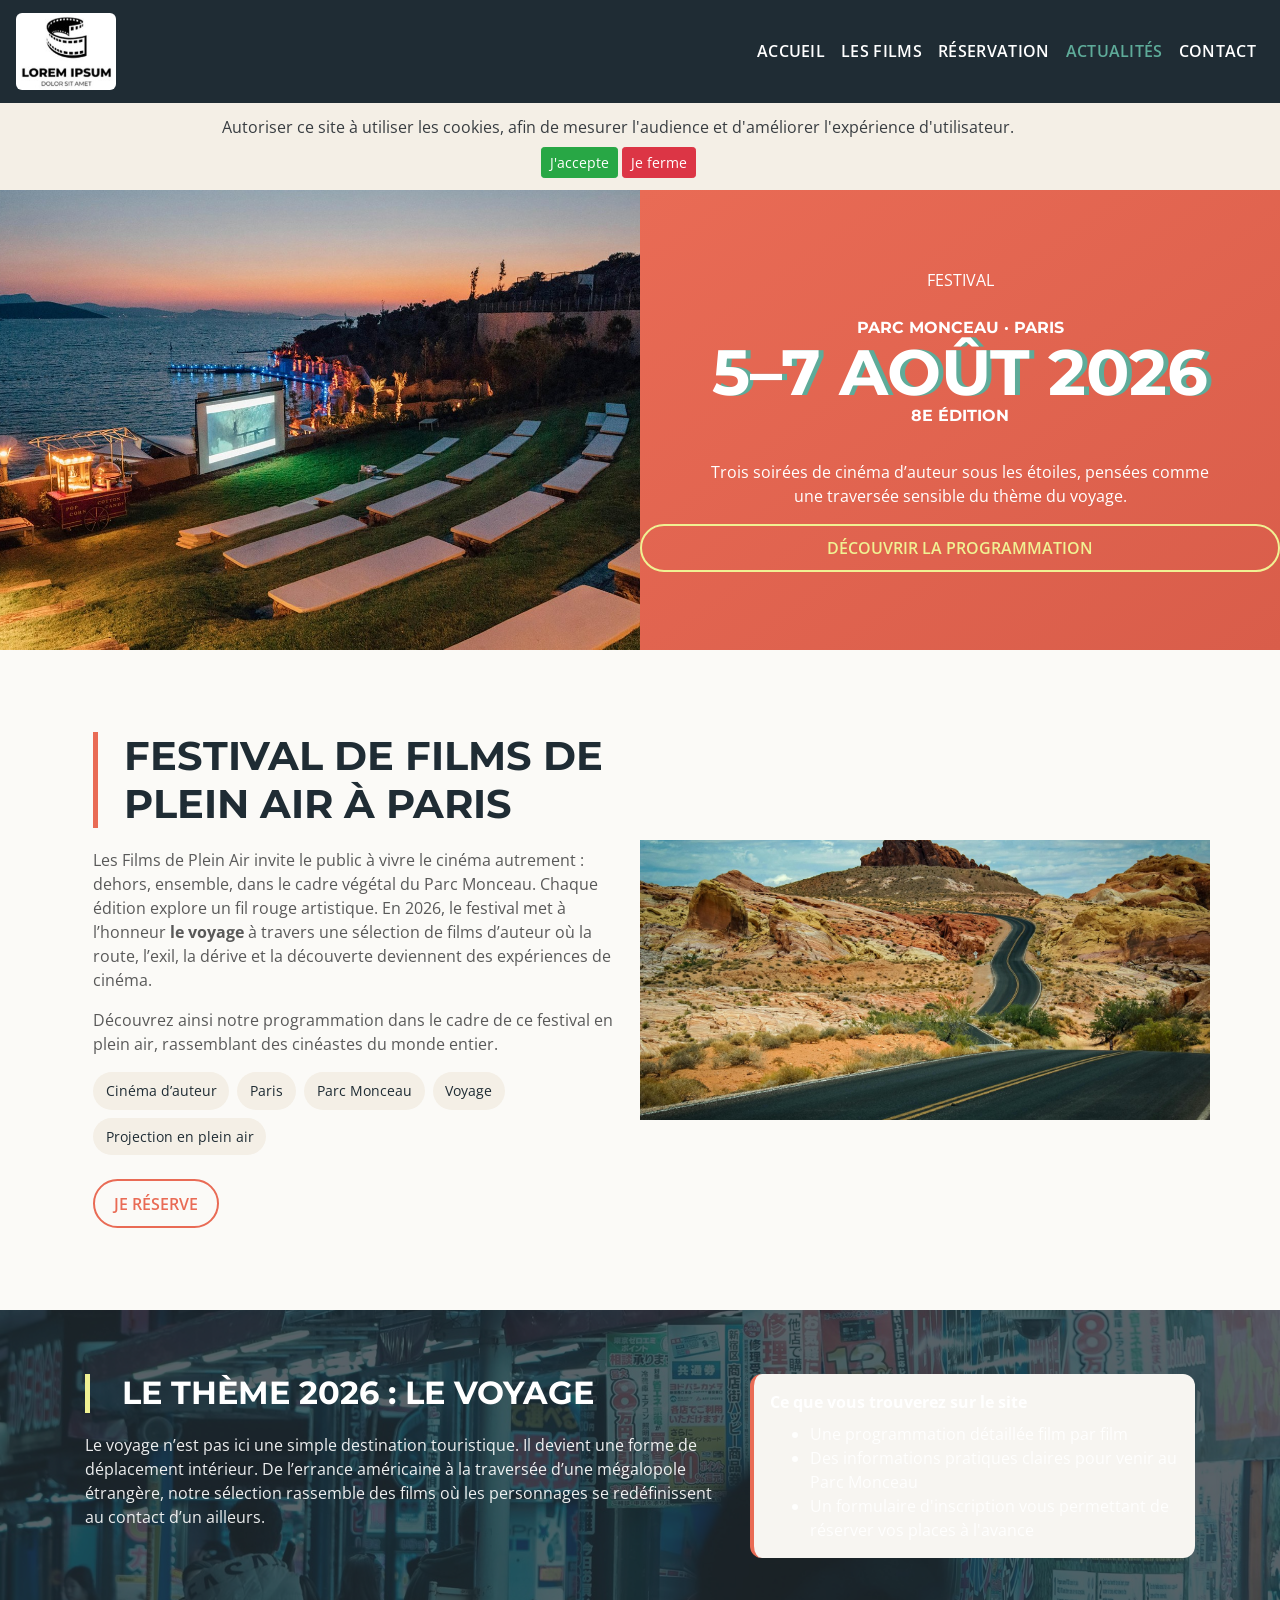
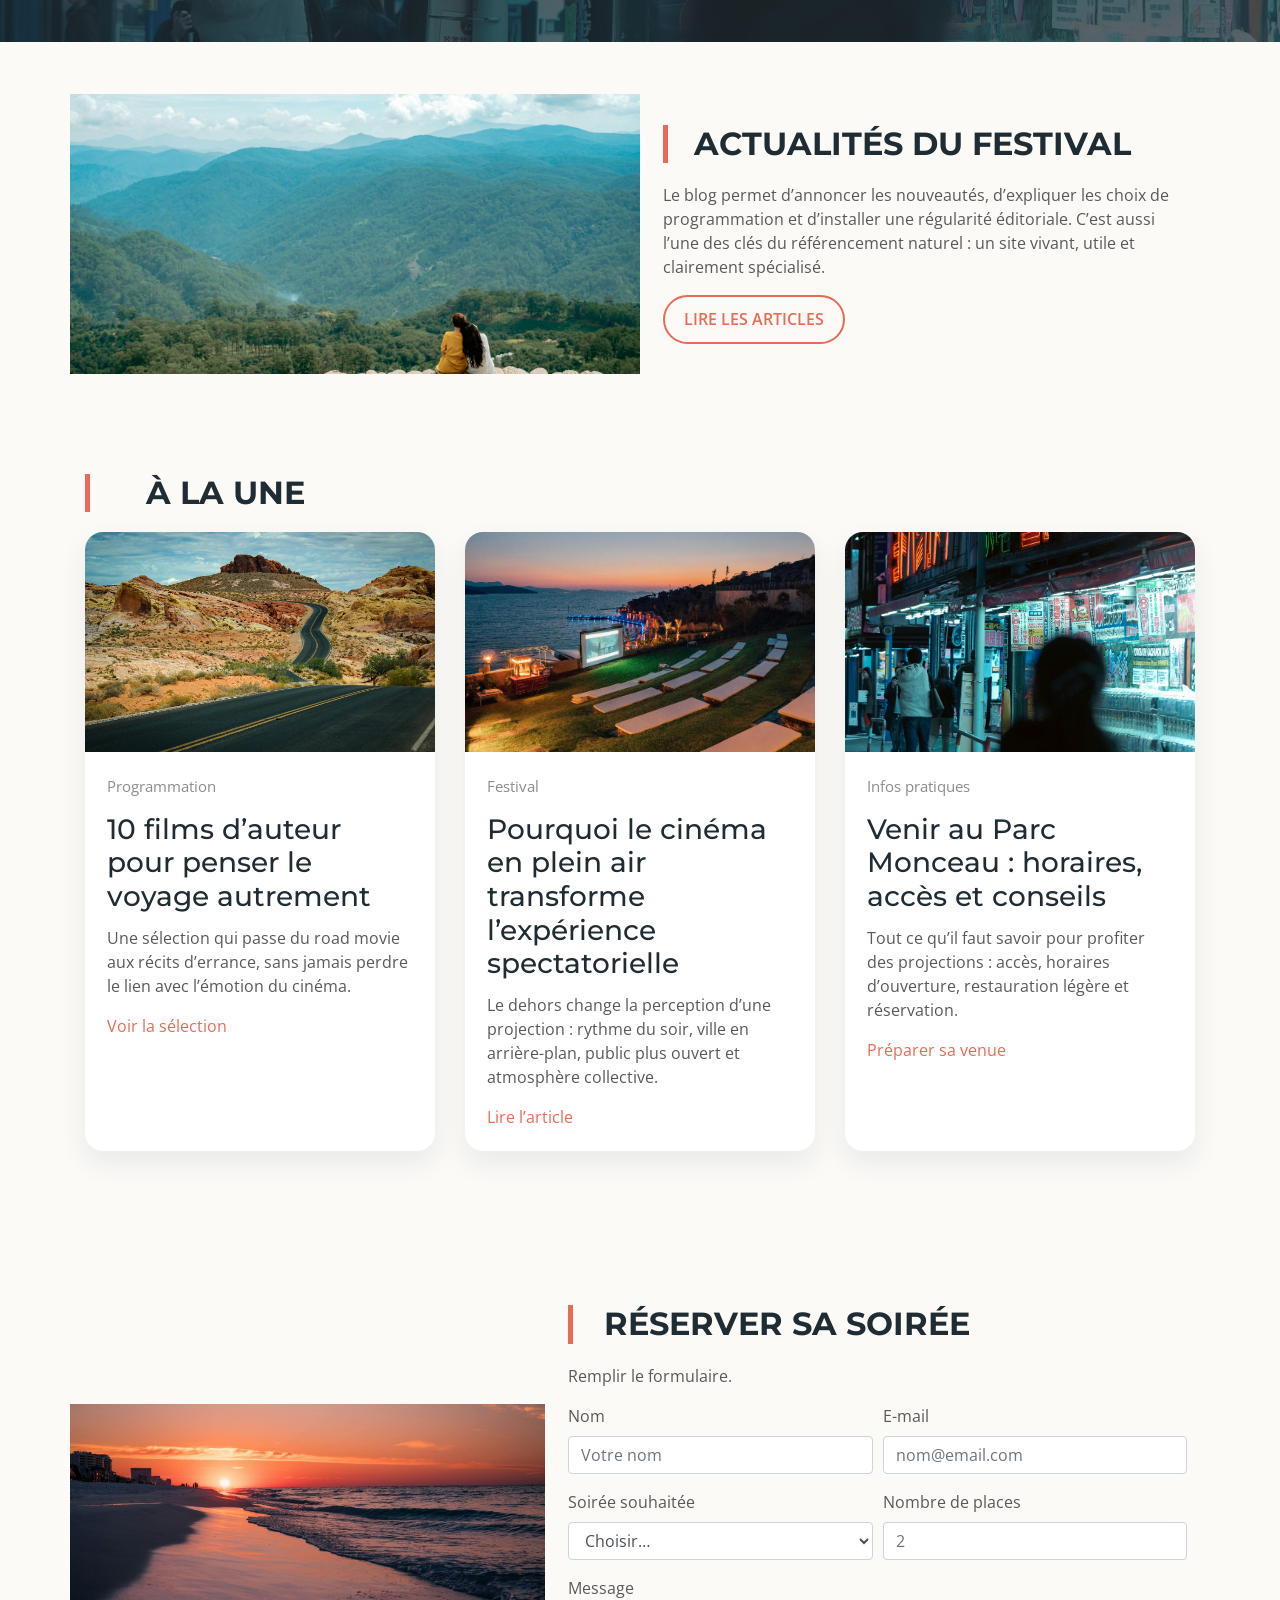
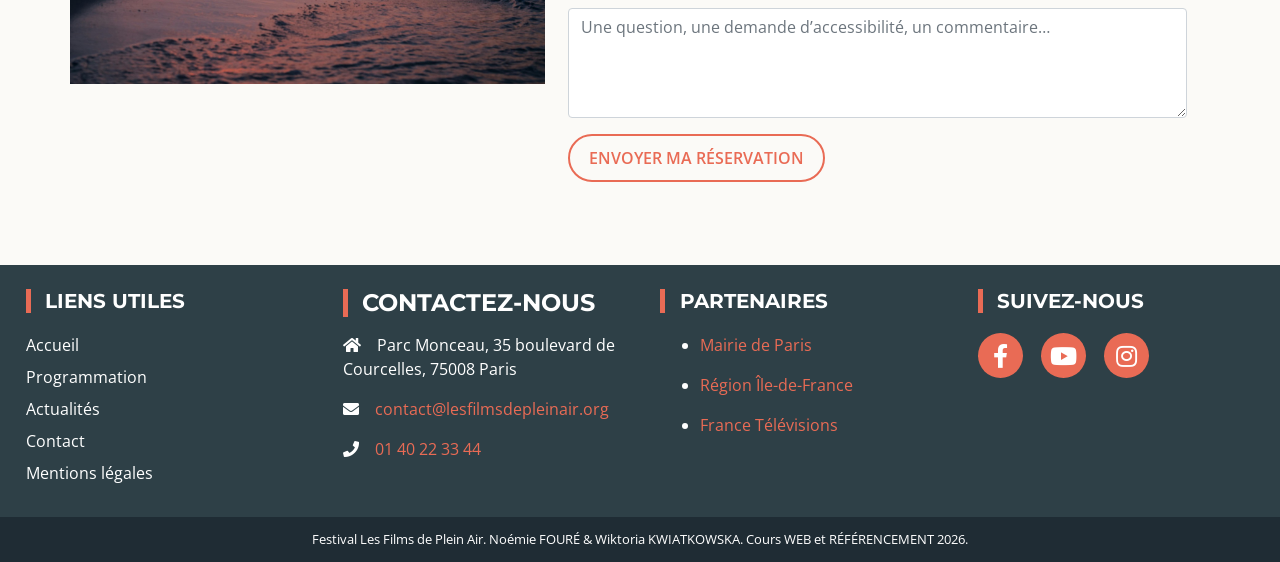
==== commit d2323751: "Update index.html" ====
--- a/index.html
+++ b/index.html
@@ -1,8 +1,38 @@
 <!DOCTYPE html>
 <html lang="fr">
+    
 <head>
-  
-  <!-- Google tag (gtag.js) --> 
+  <title>Festival de films en plein air à Paris | Les Films de Plein Air</title>
+  
+  <meta name="google-site-verification" content="abki5ZfXhbXZEWsSVJSqI9DGNDSGe1HseayLxJADyic" />
+
+    <!--Metatags-->
+  <meta charset="utf-8">
+  <meta name="viewport" content="width=device-width, initial-scale=1, shrink-to-fit=no">
+  <meta name="description" content="Festival de films en plein air à Paris au Parc Monceau du 5 au 7 août 2026. Programmation autour du voyage, infos pratiques, actualités et réservation.">
+  <meta name="keywords" content="festival cinéma plein air Paris, film d’auteur, festival du voyage, parc Monceau, projection en plein air">
+  <meta name="robots" content="index,follow">
+  
+    <!--Open graph data--> 
+  <link rel="canonical" href="https://www.lesfilmsdepleinair.org/index.html">
+  <meta property="og:title" content="Festival de films en plein air à Paris | Les Films de Plein Air"/>
+  <meta property="og:type" content="website"/>
+  <meta property="og:url" content="https://www.lesfilmsdepleinair.org/index.html"/>
+  <meta property="og:image" content="https://www.lesfilmsdepleinair.org/images/hero-cinema.jpg"/>
+  <meta property="og:description" content="Festival de films en plein air à Paris au Parc Monceau du 5 au 7 août 2026. Programmation autour du voyage, infos pratiques, actualités et réservation."/>
+  <meta name="twitter:card" content="summary_large_image">
+  
+    <!--fonts-->
+  <link href="https://fonts.googleapis.com/css?family=Montserrat:400,700|Open+Sans:400,600,700" rel="stylesheet">
+    
+    <!--CSS-->
+  <link rel="stylesheet" href="css/bootstrap.css">
+    
+    <!--<link rel="stylesheet" href="css/style.css">-->
+  <link rel="stylesheet" href="css/stylescss.css">
+  <link rel="stylesheet" href="webfonts/all.css">
+
+    <!-- Google tag (gtag.js) --> 
   <script async src="https://www.googletagmanager.com/gtag/js?id=G-743M3LWB1Z">
   </script> 
   <script>
@@ -11,28 +41,11 @@
     gtag('js', new Date()); 
     gtag('config', 'G-743M3LWB1Z'); 
   </script>
-  
-  <meta name="google-site-verification" content="abki5ZfXhbXZEWsSVJSqI9DGNDSGe1HseayLxJADyic" />
-
-  <meta charset="utf-8">
-  <meta name="viewport" content="width=device-width, initial-scale=1, shrink-to-fit=no">
-  <title>Festival de films en plein air à Paris | Les Films de Plein Air</title>
-  <meta name="description" content="Festival de films en plein air à Paris au Parc Monceau du 5 au 7 août 2026. Programmation autour du voyage, infos pratiques, actualités et réservation.">
-  <meta name="keywords" content="festival cinéma plein air Paris, film d’auteur, festival du voyage, parc Monceau, projection en plein air">
-  <meta name="robots" content="index,follow">
-  <link rel="canonical" href="https://www.lesfilmsdepleinair.org/index.html">
-  <meta property="og:title" content="Festival de films en plein air à Paris | Les Films de Plein Air"/>
-  <meta property="og:type" content="website"/>
-  <meta property="og:url" content="https://www.lesfilmsdepleinair.org/index.html"/>
-  <meta property="og:image" content="https://www.lesfilmsdepleinair.org/images/hero-cinema.jpg"/>
-  <meta property="og:description" content="Festival de films en plein air à Paris au Parc Monceau du 5 au 7 août 2026. Programmation autour du voyage, infos pratiques, actualités et réservation."/>
-  <meta name="twitter:card" content="summary_large_image">
-  <link href="https://fonts.googleapis.com/css?family=Montserrat:400,700|Open+Sans:400,600,700" rel="stylesheet">
-  <link rel="stylesheet" href="css/bootstrap.css">
-  <link rel="stylesheet" href="css/stylescss.css">
-  <link rel="stylesheet" href="webfonts/all.css">
+    
 </head>
+
 <body>
+<!--00.header-->
 <nav class="navbar sticky-top navbar-expand-lg navbar-dark maNav">
   <a class="navbar-brand" href="index.html" aria-label="Les Films de Plein Air - Accueil">
     <img src="images/logo.jpg" width="100" alt="Logo Les Films de Plein Air"/>
@@ -42,19 +55,25 @@
   </button>
   <div class="collapse navbar-collapse" id="navbarNavAltMarkup">
     <div class="navbar-nav ml-auto">
-      <a class="nav-item nav-link active" href="index.html">Accueil</a>
+      <a class="nav-item nav-link " href="index.html">Accueil</a>
       <a class="nav-item nav-link " href="films.html">Les films</a>
       <a class="nav-item nav-link" href="index.html#booking">Réservation</a>
-      <a class="nav-item nav-link " href="blog.html">Actualités</a>
+      <a class="nav-item nav-link active" href="blog.html">Actualités</a>
       <a class="nav-item nav-link " href="contact.html">Contact</a>
     </div>
   </div>
 </nav>
+<!--end header-->
+
+<!--contenu-->
+  <!--barre des cookies-->
 <div class="alert alert-secondary alert-dismissible fade show text-center" role="alert">
-  <p class="mb-2">Ce site utilise uniquement des cookies de mesure d’audience afin d’améliorer l’expérience utilisateur et le référencement.</p>
+  <p class="mb-2">Autoriser ce site à utiliser les cookies, afin de mesurer l'audience et d'améliorer l'expérience d'utilisateur.</p>
   <button type="button" class="btn btn-success btn-sm" data-dismiss="alert" aria-label="Accepter">J'accepte</button>
   <button type="button" class="btn btn-danger btn-sm" data-dismiss="alert" aria-label="Fermer">Je ferme</button>
 </div>
+  
+  <!--partie 1-->
 <section class="container-fluid welcome">
   <div class="container-fluid">
     <div class="row no-gutters">
@@ -72,13 +91,15 @@
     </div>
   </div>
 </section>
+  
+  <!--partie 2-->  
 <section class="container-fluid about py-5">
   <div class="container">
     <div class="row align-items-center">
       <article class="col-lg-6">
         <h1 id="about">Festival de films de plein air à Paris</h1>
         <p>Les Films de Plein Air invite le public à vivre le cinéma autrement : dehors, ensemble, dans le cadre végétal du Parc Monceau. Chaque édition explore un fil rouge artistique. En 2026, le festival met à l’honneur <strong>le voyage</strong> à travers une sélection de films d’auteur où la route, l’exil, la dérive et la découverte deviennent des expériences de cinéma.</p>
-        <p>Le site a été pensé pour répondre à un double objectif : offrir une lecture claire de la programmation et développer une visibilité naturelle solide sur Google grâce à une structure éditoriale propre, des pages optimisées et un maillage interne cohérent.</p>
+        <p>Découvrez ainsi notre programmation dans le cadre de ce festival en plein air, rassemblant des cinéastes du monde entier.</p>
         <div class="theme-badges mb-3">
           <span>Cinéma d’auteur</span><span>Paris</span><span>Parc Monceau</span><span>Voyage</span><span>Projection en plein air</span>
         </div>
@@ -88,6 +109,8 @@
     </div>
   </div>
 </section>
+  
+  <!--partie 3--> 
 <section class="container-fluid movie">
   <div class="overlay">
     <div class="container">
@@ -101,9 +124,8 @@
             <strong>Ce que vous trouverez sur le site</strong>
             <ul class="mb-0 mt-2">
               <li>Une programmation détaillée film par film</li>
-              <li>Des articles SEO autour du cinéma, du voyage et du festival</li>
               <li>Des informations pratiques claires pour venir au Parc Monceau</li>
-              <li>Un formulaire simple à reprendre ensuite dans WordPress ou un CMS</li>
+              <li>Un formulaire d'inscription vous permettant de réserver vos places à l'avance</li>
             </ul>
           </div>
         </div>
@@ -111,34 +133,8 @@
     </div>
   </div>
 </section>
-<section class="container py-5">
-  <div class="row">
-    <div class="col-md-4 mb-4">
-      <div class="feature-card">
-        <div class="card-body">
-          <h3>SEO technique propre</h3>
-          <p>Balises title et meta description uniques, hiérarchie Hn lisible, URLs logiques, données structurées Event, balises sémantiques et maillage interne cohérent.</p>
-        </div>
-      </div>
-    </div>
-    <div class="col-md-4 mb-4">
-      <div class="feature-card">
-        <div class="card-body">
-          <h3>Contenus éditoriaux</h3>
-          <p>Des textes originaux autour du festival, du thème du voyage et de la programmation afin de viser la longue traîne sur Google.</p>
-        </div>
-      </div>
-    </div>
-    <div class="col-md-4 mb-4">
-      <div class="feature-card">
-        <div class="card-body">
-          <h3>Visuels libres de droit</h3>
-          <p>Les anciennes images ont été remplacées par des photos libres de droit adaptées à l’univers du cinéma en plein air et du déplacement.</p>
-        </div>
-      </div>
-    </div>
-  </div>
-</section>
+
+  <!--partie 4--> 
 <section class="container-fluid news py-5">
   <div class="container">
     <div class="row align-items-center">
@@ -151,6 +147,8 @@
     </div>
   </div>
 </section>
+
+  <!--partie 5--> 
 <section class="container py-5">
   <h2>À la une</h2>
   <div class="row">
@@ -189,13 +187,15 @@
     </div>
   </div>
 </section>
+
+  <!--partie 6--> 
 <section class="container-fluid booking py-5" id="booking">
   <div class="container">
     <div class="row align-items-center">
       <aside class="col-lg-5" aria-label="Coucher de soleil sur la plage"></aside>
       <article class="col-lg-7">
         <h2>Réserver sa soirée</h2>
-        <p>Le formulaire ci-dessous sert de base de travail pour le projet. Il peut ensuite être relié à une solution de formulaire comme Netlify Forms, Formspree ou à un plugin WordPress.</p>
+        <p>Remplir le formulaire.</p>
         <form class="needs-validation" novalidate data-demo="true">
           <div class="form-row">
             <div class="form-group col-md-6">
@@ -261,6 +261,8 @@
 }
 </script>
 
+    
+<!--07.footer-->
 <footer class="container-fluid footer">
   <div class="container py-4">
     <div class="row">
@@ -306,13 +308,21 @@
     <div class="socket text-center">
       <p>Festival Les Films de Plein Air. Noémie FOURÉ & Wiktoria KWIATKOWSKA. Cours WEB et RÉFÉRENCEMENT 2026.</p>
     </div>
-  </div>
+  </div>    
 </footer>
+<!--end footer-->
+    
+<!--Scroll to top button-->    
 <button onclick="topFunction()" id="myBtn" title="Retour en haut"><i class="fas fa-chevron-up"></i></button>
+<!--End Scroll to top button-->
+
+<!-- Optional JavaScript -->
+	<!-- jQuery first, then Popper.js, then Bootstrap JS -->    
 <script src="https://ajax.googleapis.com/ajax/libs/jquery/3.3.1/jquery.min.js"></script>
 <script src="https://cdnjs.cloudflare.com/ajax/libs/popper.js/1.12.9/umd/popper.min.js" integrity="sha384-ApNbgh9B+Y1QKtv3Rn7W3mgPxhU9K/ScQsAP7hUibX39j7fakFPskvXusvfa0b4Q" crossorigin="anonymous"></script>
 <script src="https://maxcdn.bootstrapcdn.com/bootstrap/4.0.0/js/bootstrap.min.js" integrity="sha384-JZR6Spejh4U02d8jOt6vLEHfe/JQGiRRSQQxSfFWpi1MquVdAyjUar5+76PVCmYl" crossorigin="anonymous"></script>
 <script>
+
 window.onscroll = function () {
   const btn = document.getElementById('myBtn');
   if (!btn) return;
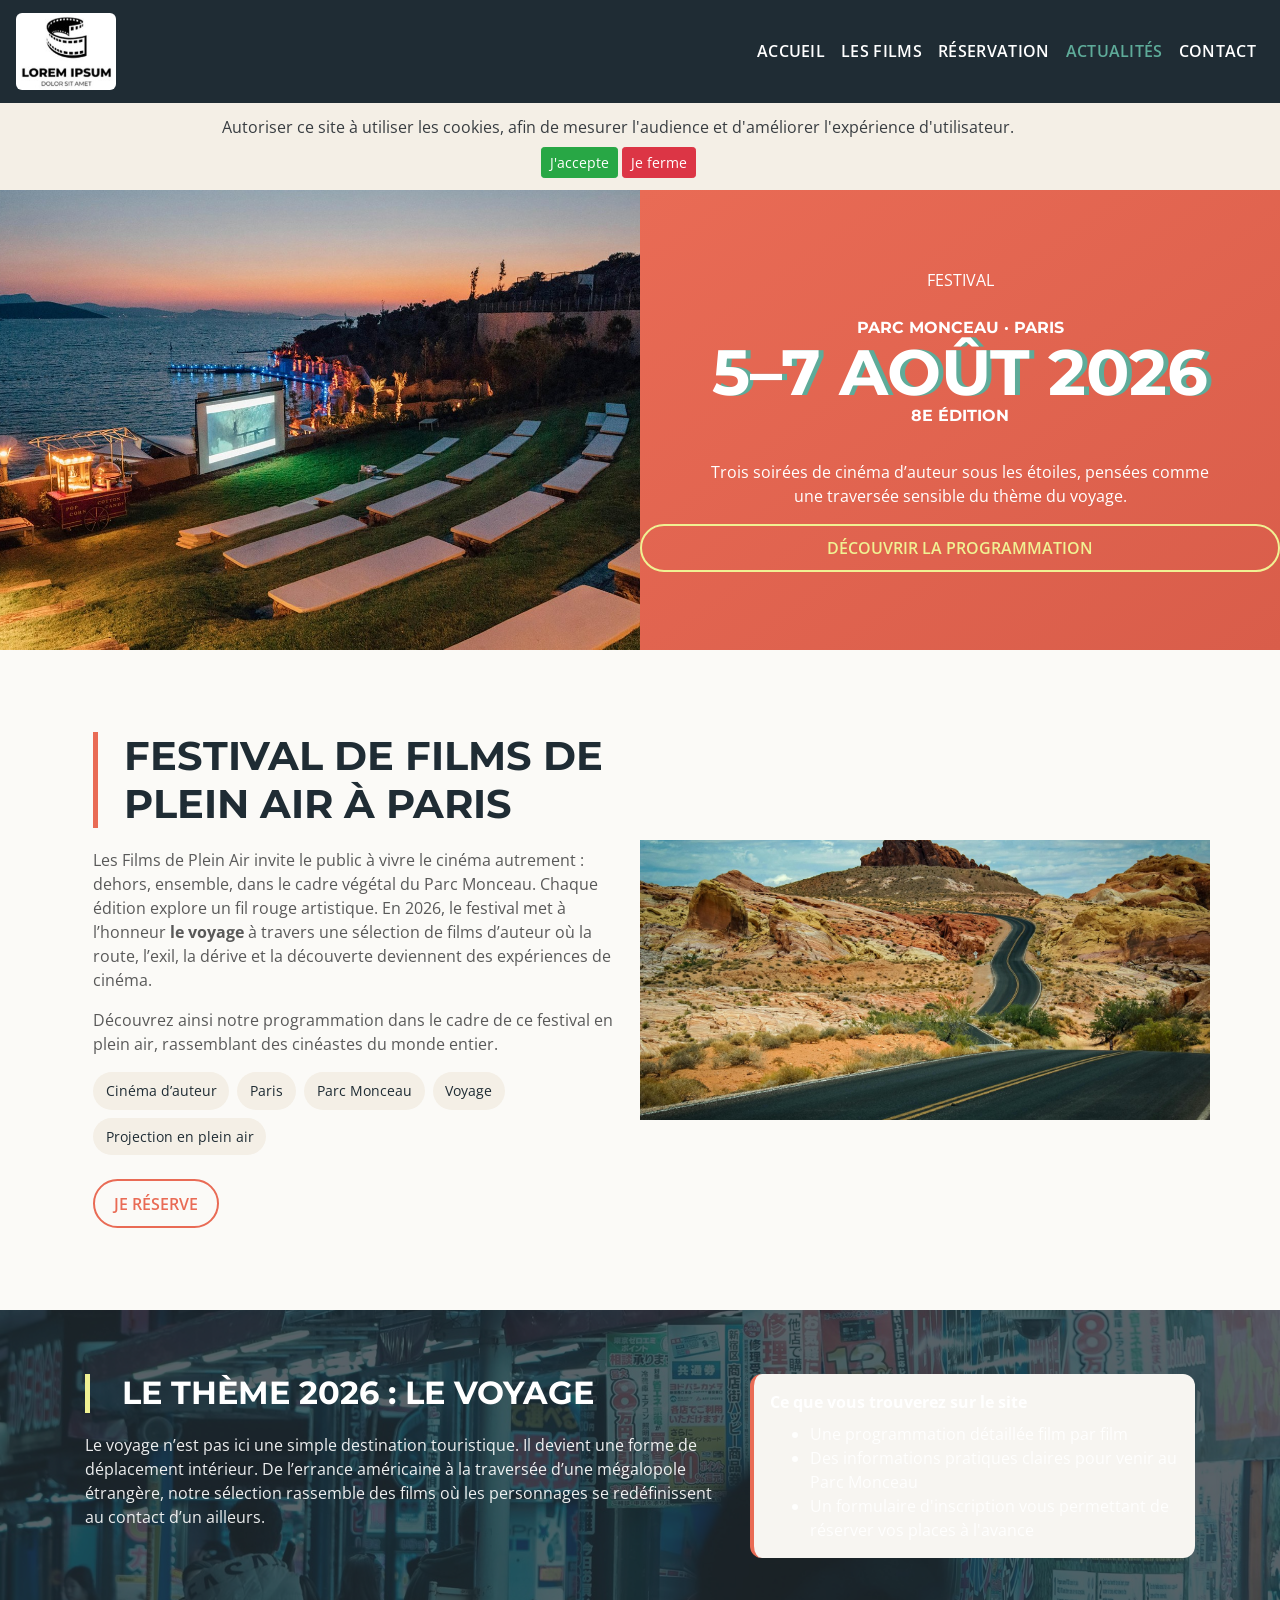
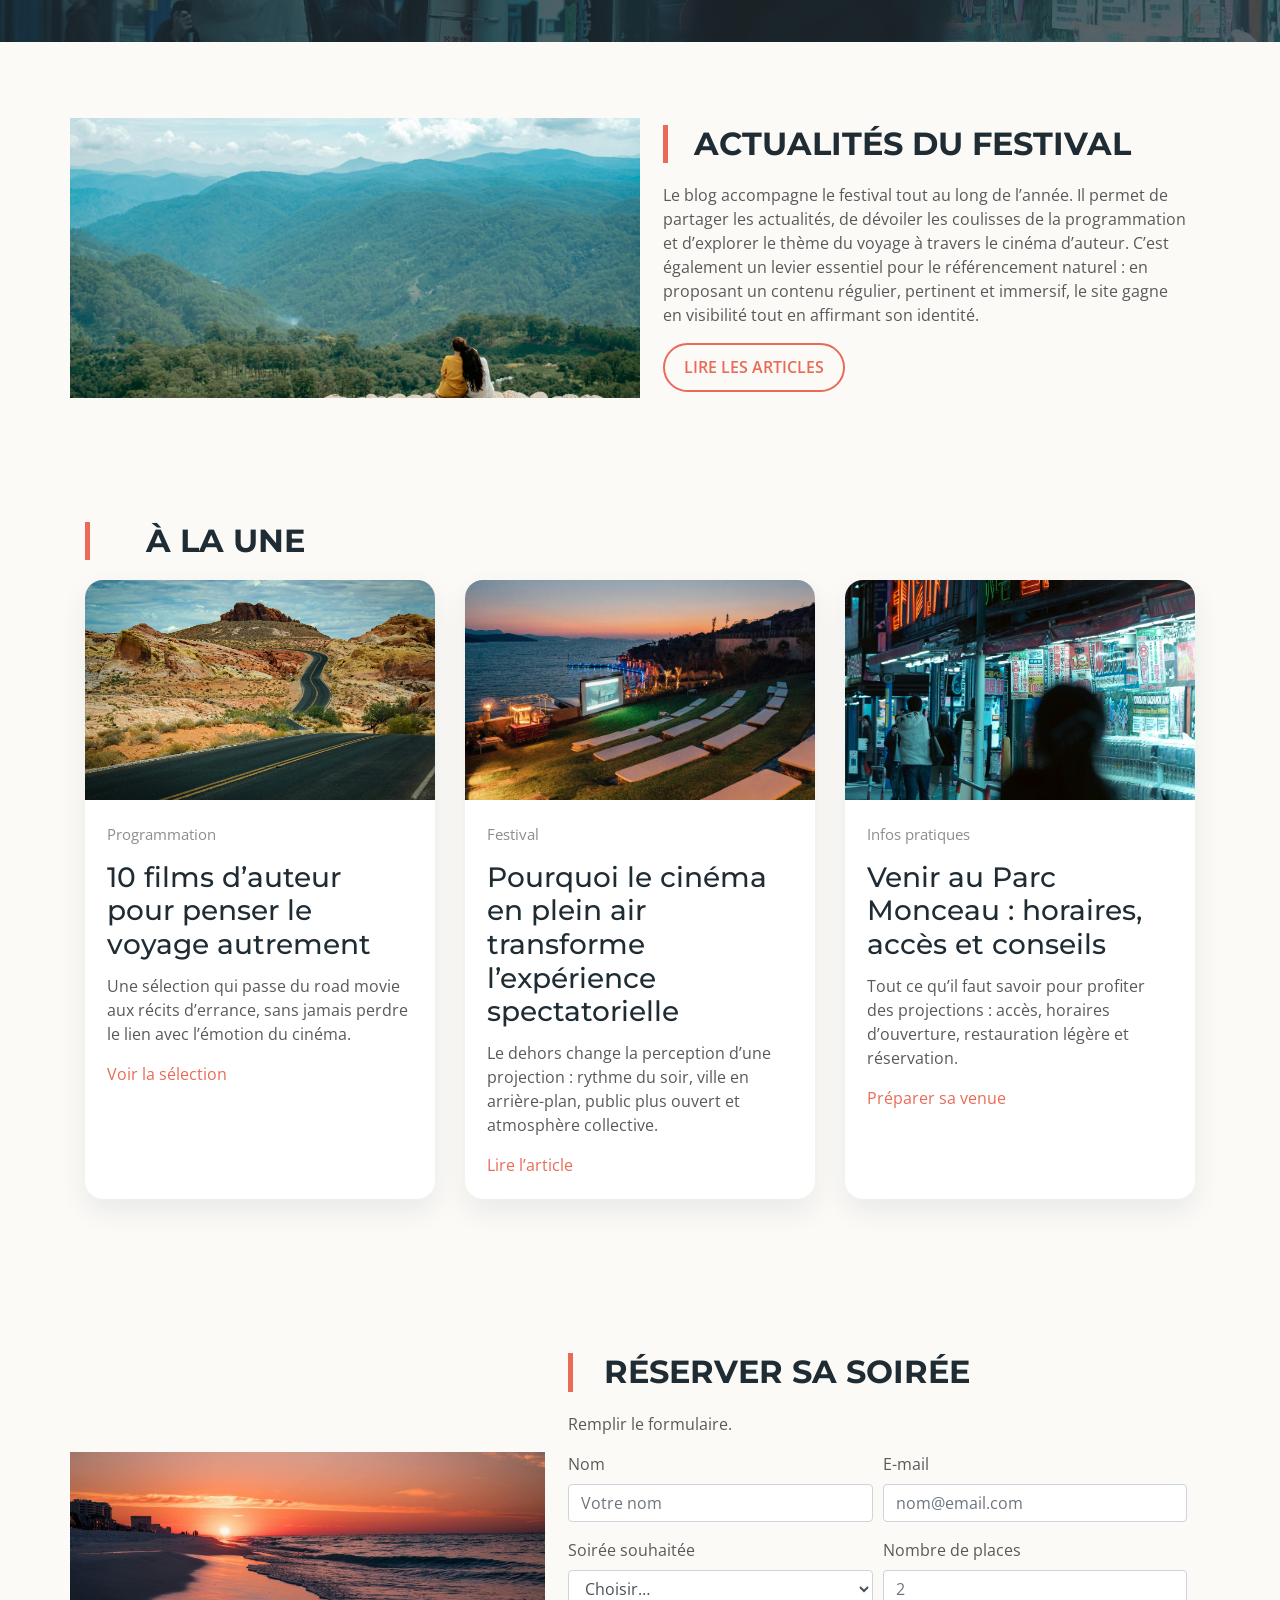
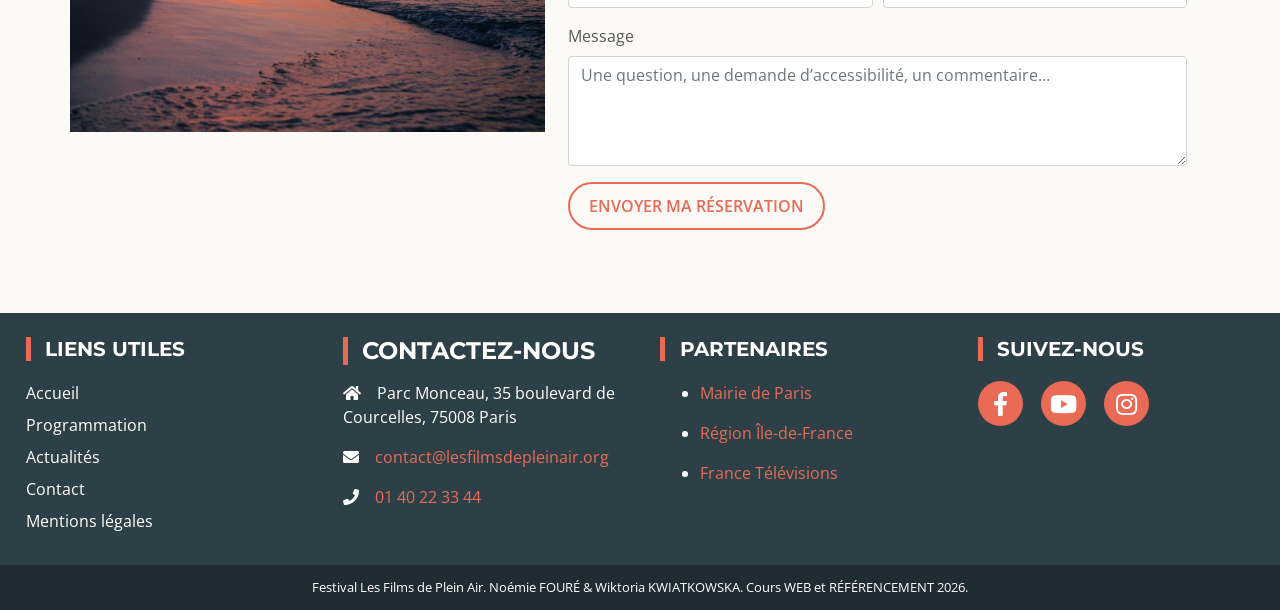
==== commit 1e6379f5: "Update index.html" ====
--- a/index.html
+++ b/index.html
@@ -141,7 +141,7 @@
       <aside class="col-lg-6" aria-label="Voyageurs face aux montagnes"></aside>
       <article class="col-lg-6">
         <h2>Actualités du festival</h2>
-        <p>Le blog permet d’annoncer les nouveautés, d’expliquer les choix de programmation et d’installer une régularité éditoriale. C’est aussi l’une des clés du référencement naturel : un site vivant, utile et clairement spécialisé.</p>
+        <p>Le blog accompagne le festival tout au long de l’année. Il permet de partager les actualités, de dévoiler les coulisses de la programmation et d’explorer le thème du voyage à travers le cinéma d’auteur. C’est également un levier essentiel pour le référencement naturel : en proposant un contenu régulier, pertinent et immersif, le site gagne en visibilité tout en affirmant son identité.</p>
         <a href="blog.html" class="btn btn-custom">Lire les articles</a>
       </article>
     </div>
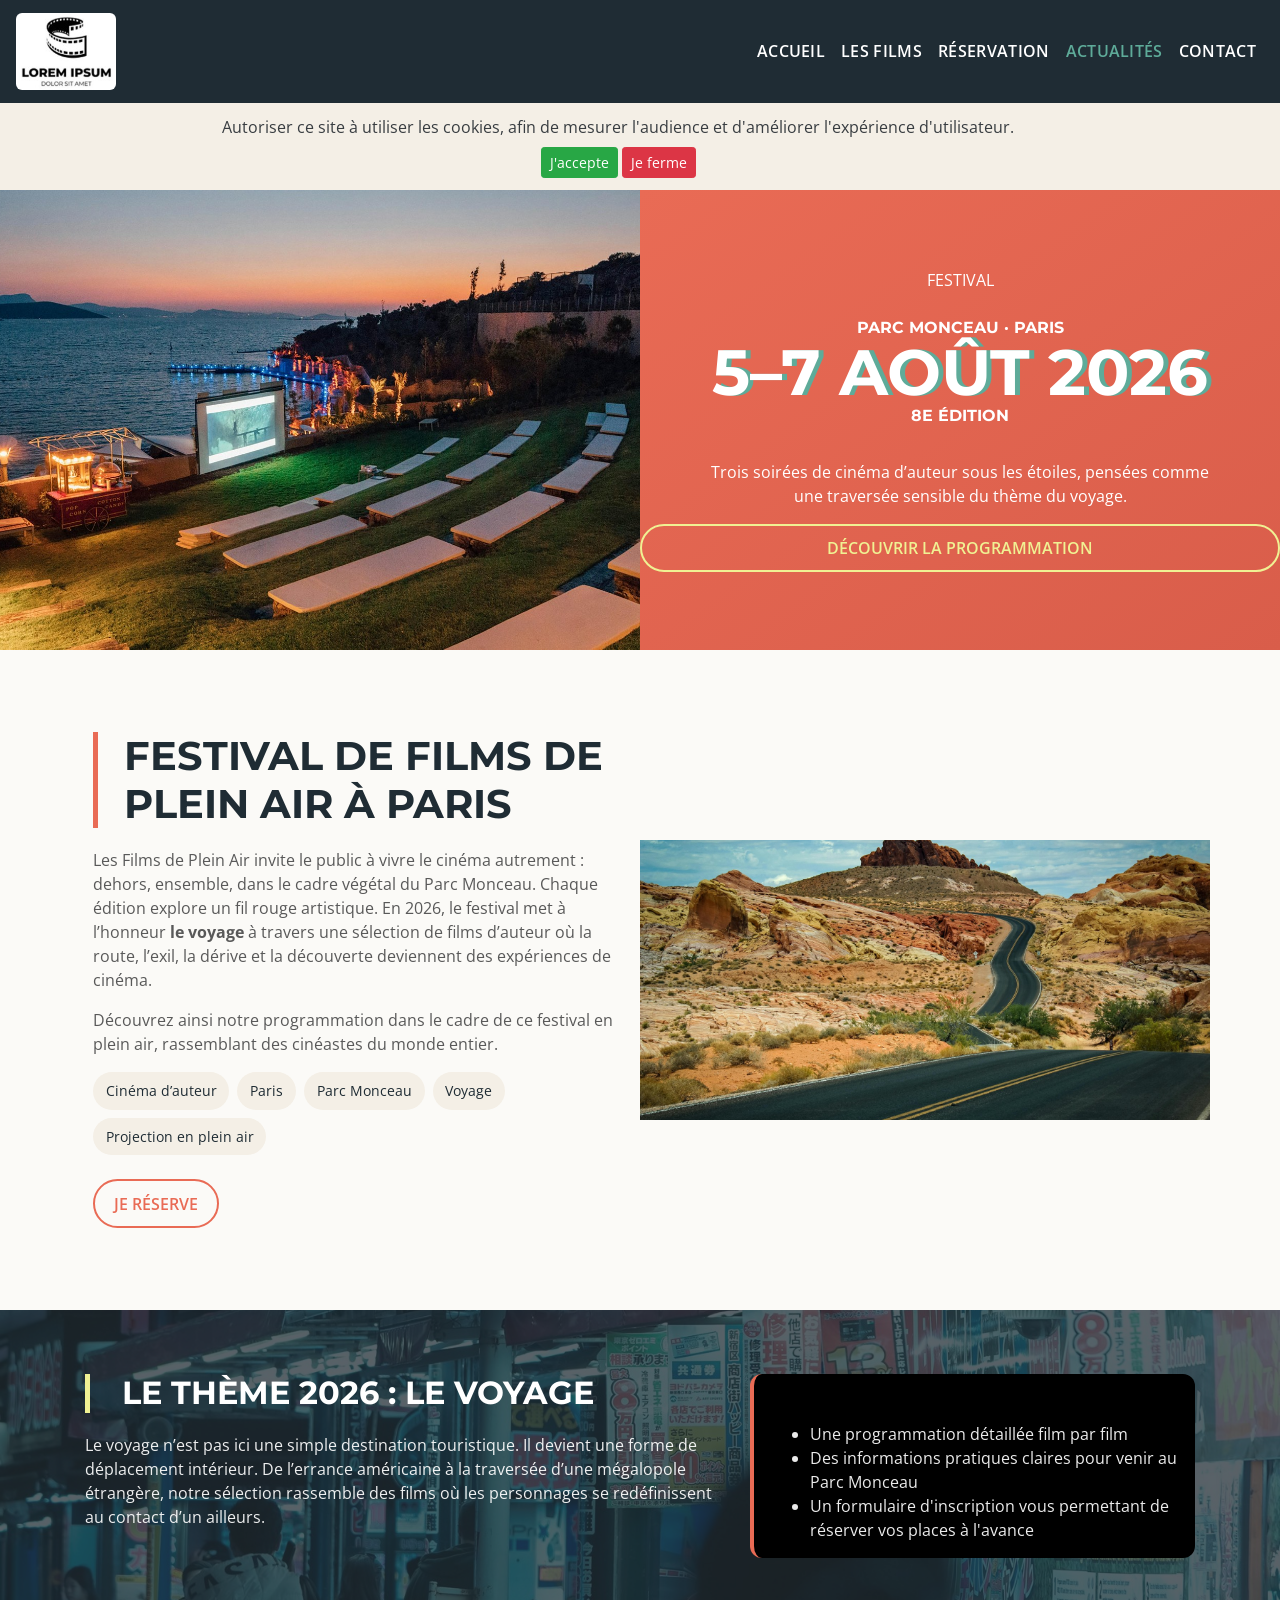
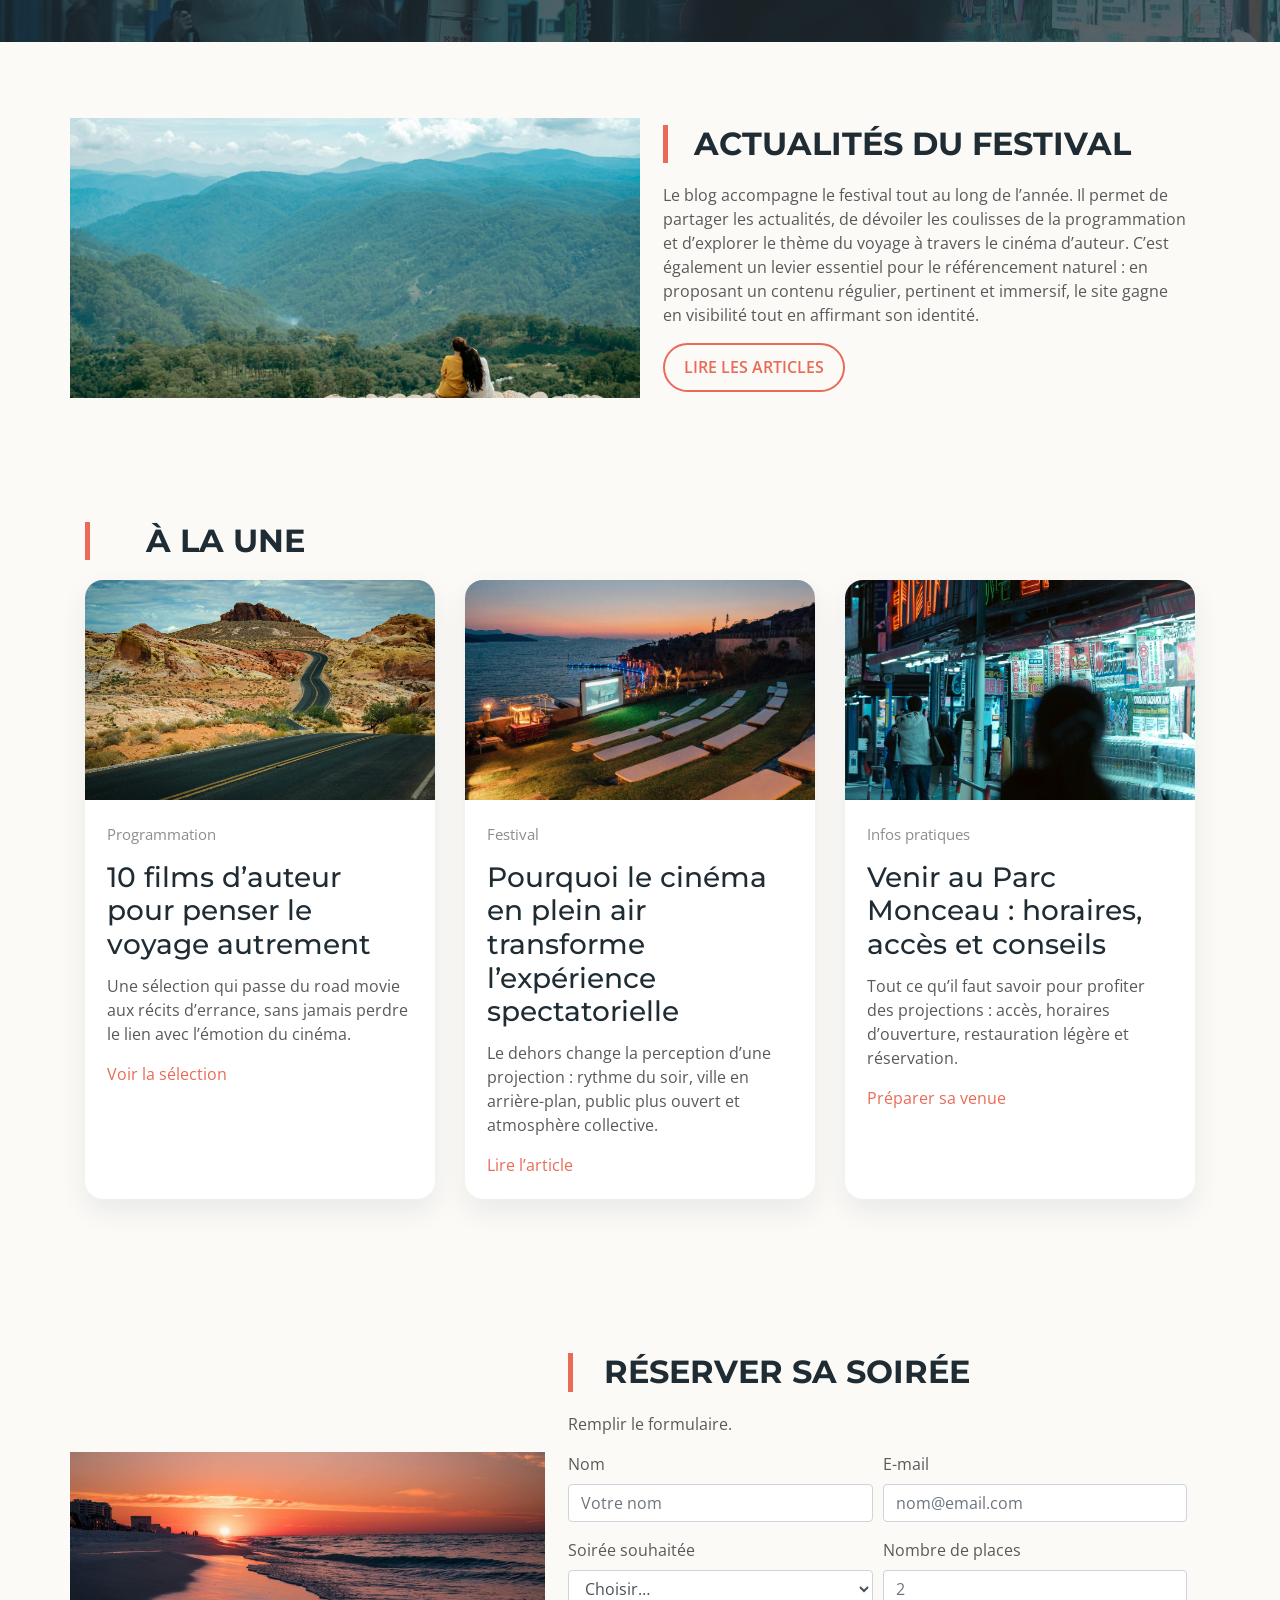
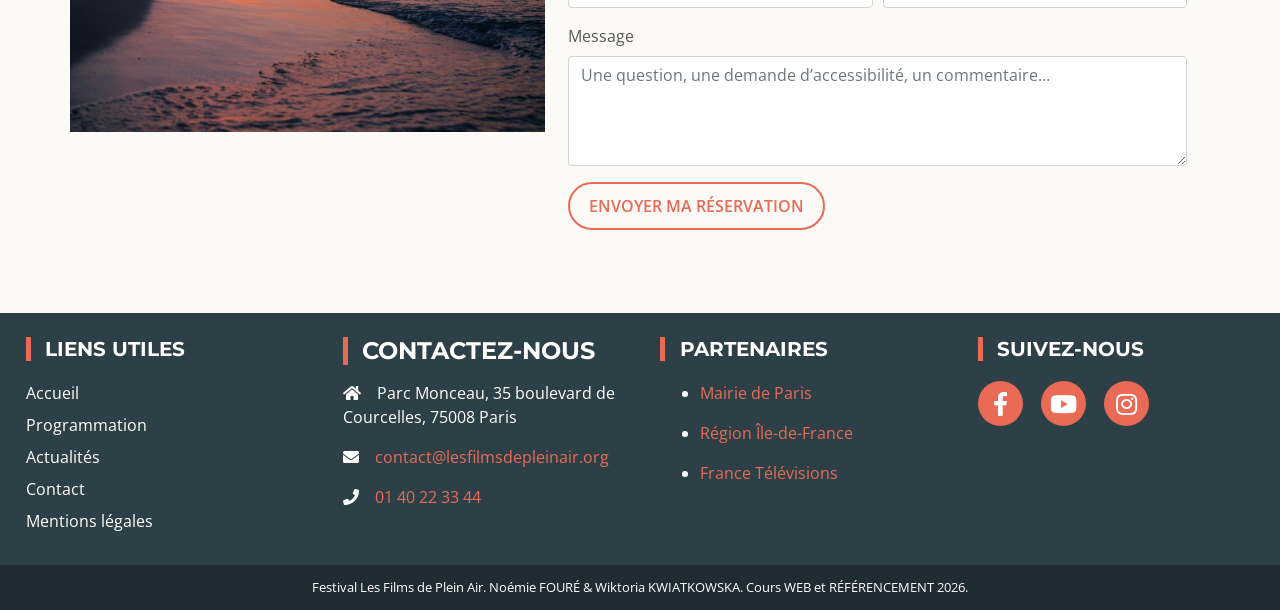
==== commit 4a5e974a: "Modify schedule box with color style and formatting Updated the schedule box to include a style chan" ====
--- a/index.html
+++ b/index.html
@@ -119,21 +119,22 @@
           <h2>Le thème 2026 : le voyage</h2>
           <p>Le voyage n’est pas ici une simple destination touristique. Il devient une forme de déplacement intérieur. De l’errance américaine à la traversée d’une mégalopole étrangère, notre sélection rassemble des films où les personnages se redéfinissent au contact d’un ailleurs.</p>
         </div>
-        <div class="col-lg-5">
-          <div class="schedule-box">
-            <strong>Ce que vous trouverez sur le site</strong>
-            <ul class="mb-0 mt-2">
-              <li>Une programmation détaillée film par film</li>
-              <li>Des informations pratiques claires pour venir au Parc Monceau</li>
-              <li>Un formulaire d'inscription vous permettant de réserver vos places à l'avance</li>
-            </ul>
-          </div>
-        </div>
-      </div>
-    </div>
-  </div>
-</section>
-
+        	<div class="col-lg-5">
+ 				 <div class="schedule-box" style="color: black;">
+    			<strong>Ce que vous trouverez sur le site</strong>
+   				<ul class="mb-0 mt-2">
+      			<li>Une programmation détaillée film par film</li>
+      			<li>Des informations pratiques claires pour venir au Parc Monceau</li>
+      			<li>Un formulaire d'inscription vous permettant de réserver vos places à l'avance</li>
+    			</ul>
+  			</div>
+		</div>
+      </div>
+    </div>
+  </div>
+</section>
+
+	
   <!--partie 4--> 
 <section class="container-fluid news py-5">
   <div class="container">
--- a/css/stylescss.css
+++ b/css/stylescss.css
@@ -218,7 +218,7 @@
 .film12 aside { background-image: url("../images/12-films.jpg"); }
 
 .schedule-box {
-  background: #f7f5f1;
+  background: #000000;
   border-left: 4px solid #e96b55;
   border-radius: 12px;
   padding: 1rem;
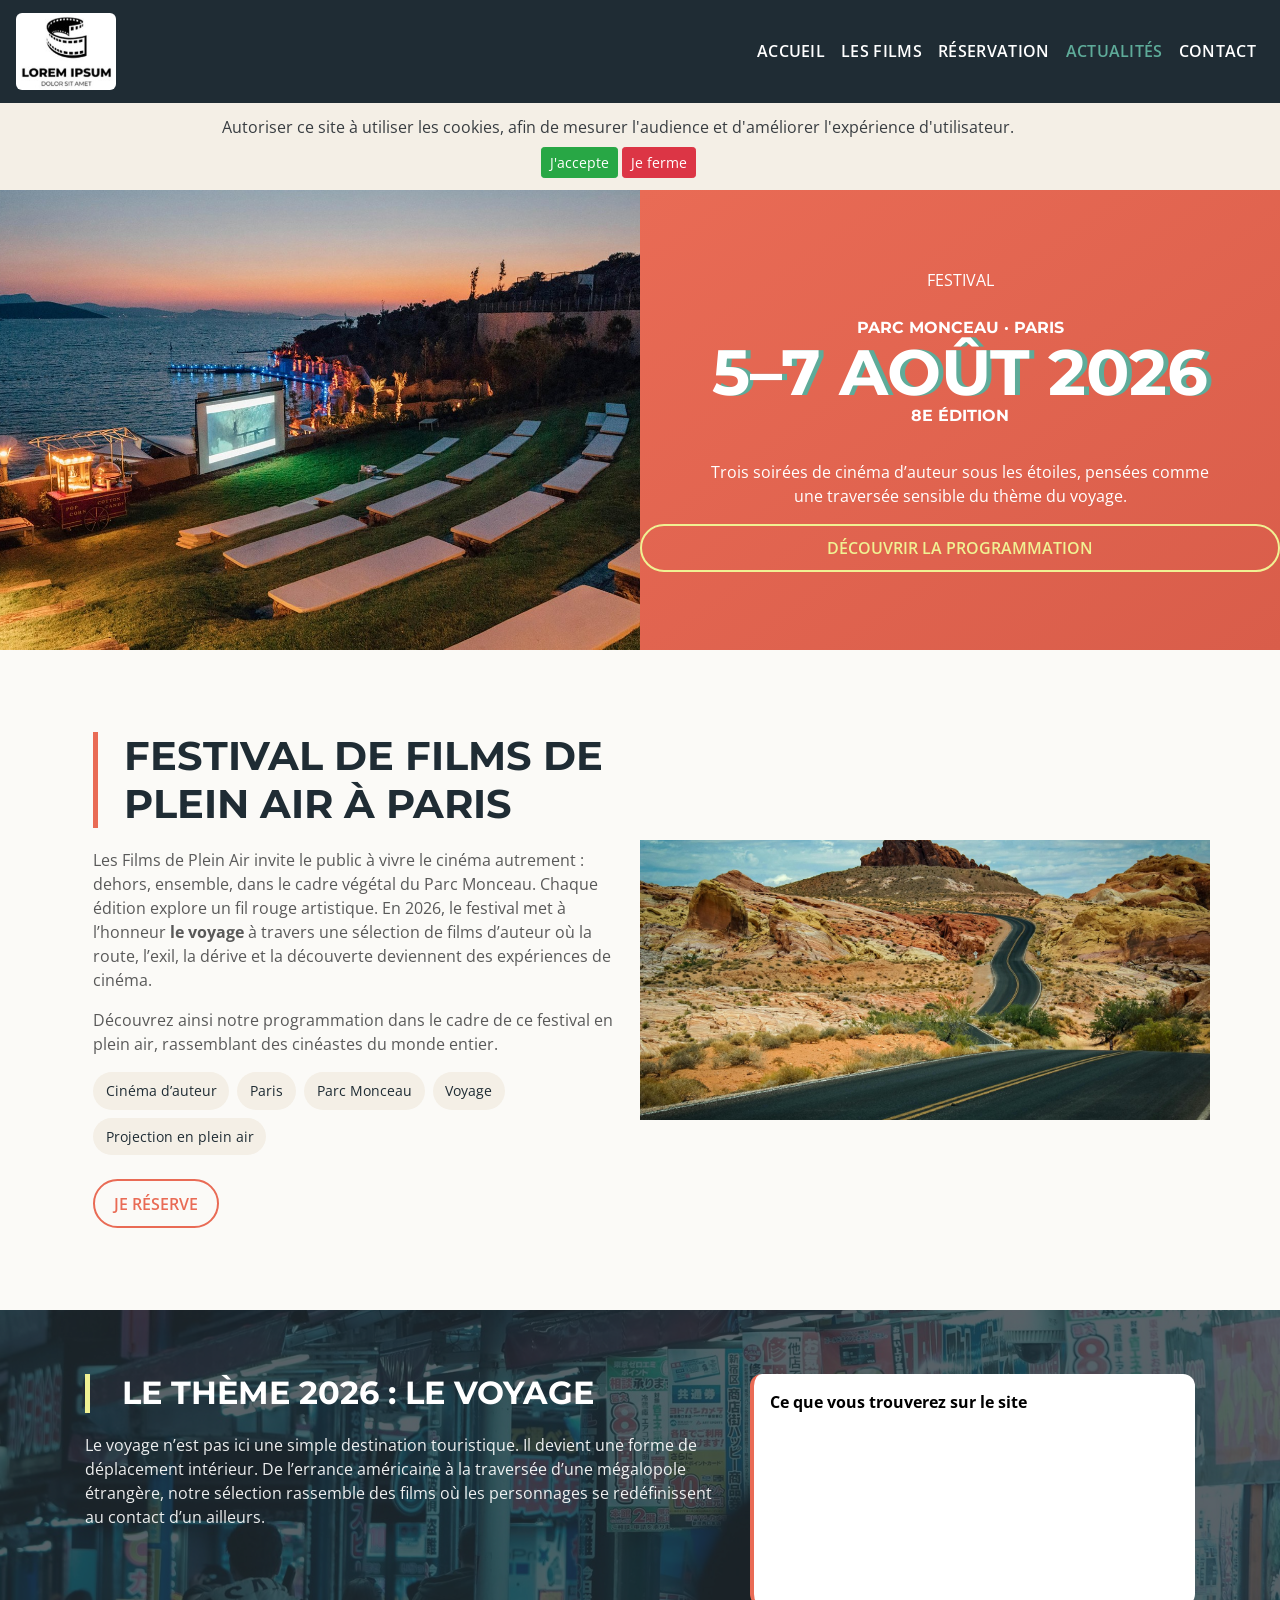
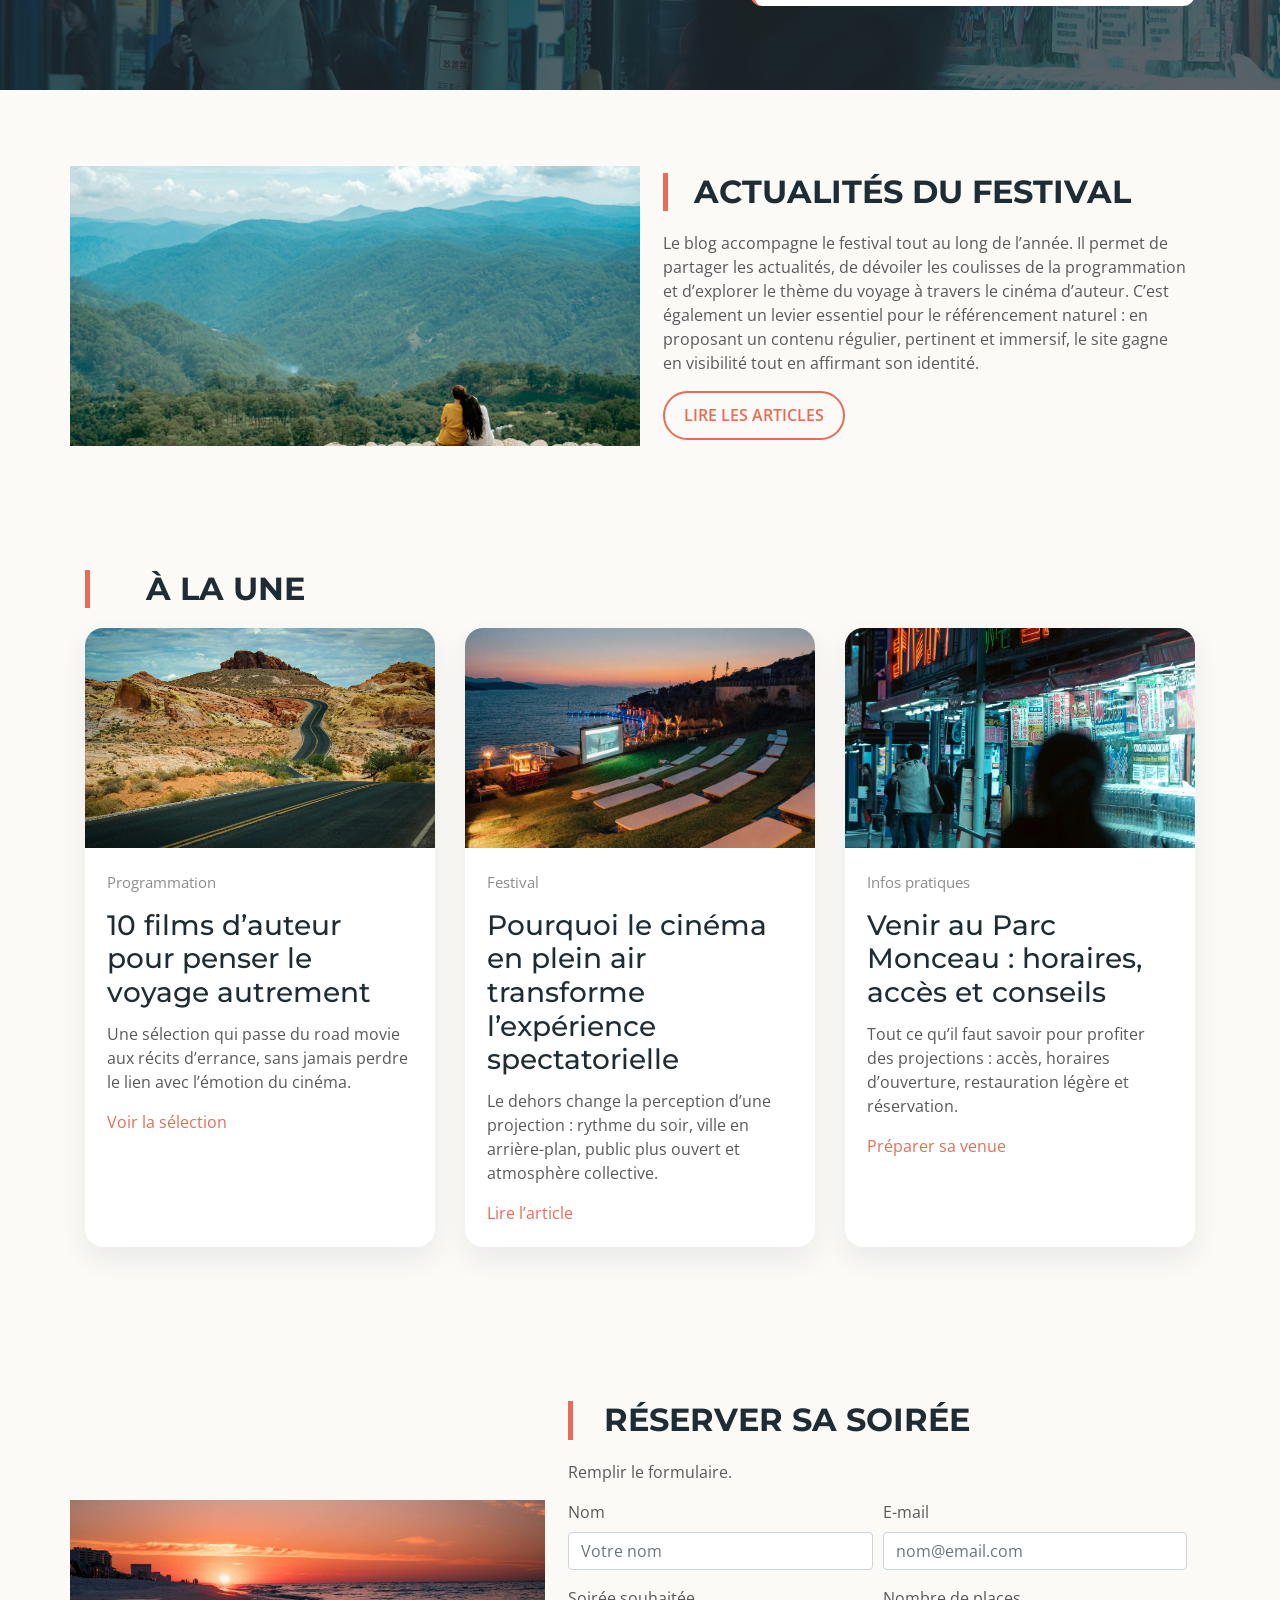
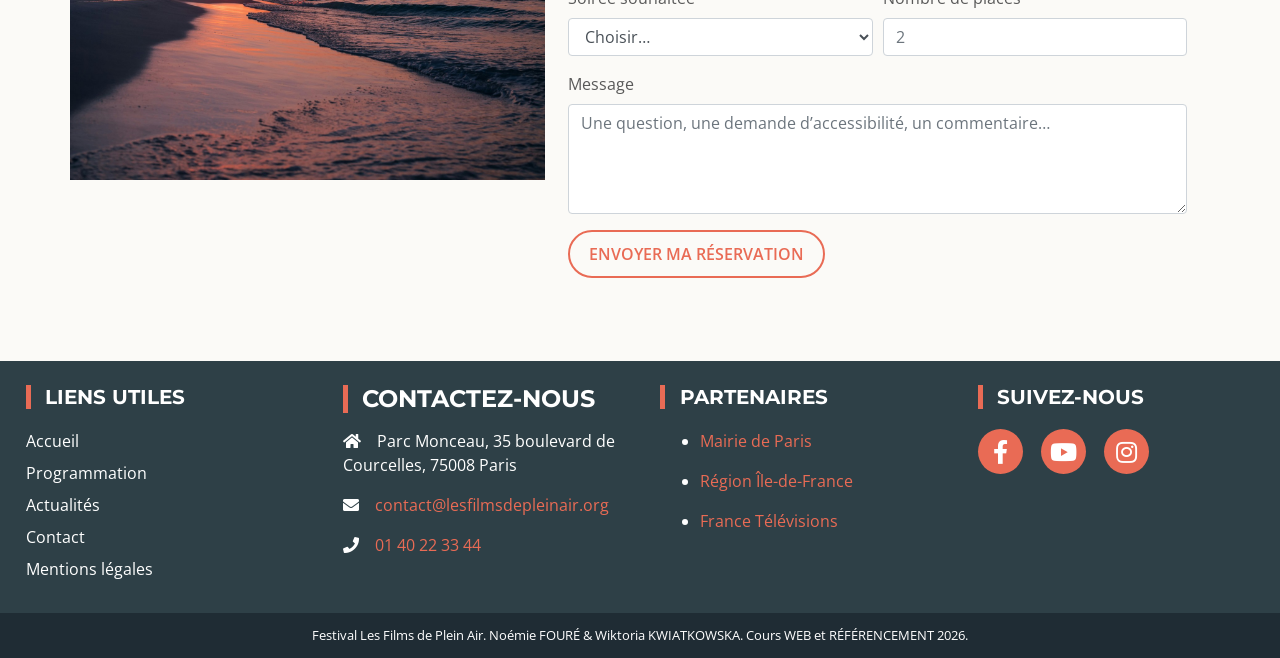
==== commit 60f95d30: "Update index.html" ====
--- a/index.html
+++ b/index.html
@@ -123,9 +123,9 @@
  				 <div class="schedule-box" style="color: black;">
     			<strong>Ce que vous trouverez sur le site</strong>
    				<ul class="mb-0 mt-2">
-      			<li>Une programmation détaillée film par film</li>
-      			<li>Des informations pratiques claires pour venir au Parc Monceau</li>
-      			<li>Un formulaire d'inscription vous permettant de réserver vos places à l'avance</li>
+      			<p>- Une programmation détaillée film par film</p>
+      			<p>- Des informations pratiques claires pour venir au Parc Monceau</p>
+      			<p>- Un formulaire d'inscription vous permettant de réserver vos places à l'avance</p>
     			</ul>
   			</div>
 		</div>
--- a/css/stylescss.css
+++ b/css/stylescss.css
@@ -218,7 +218,7 @@
 .film12 aside { background-image: url("../images/12-films.jpg"); }
 
 .schedule-box {
-  background: #000000;
+  background: #FFFFFF;
   border-left: 4px solid #e96b55;
   border-radius: 12px;
   padding: 1rem;
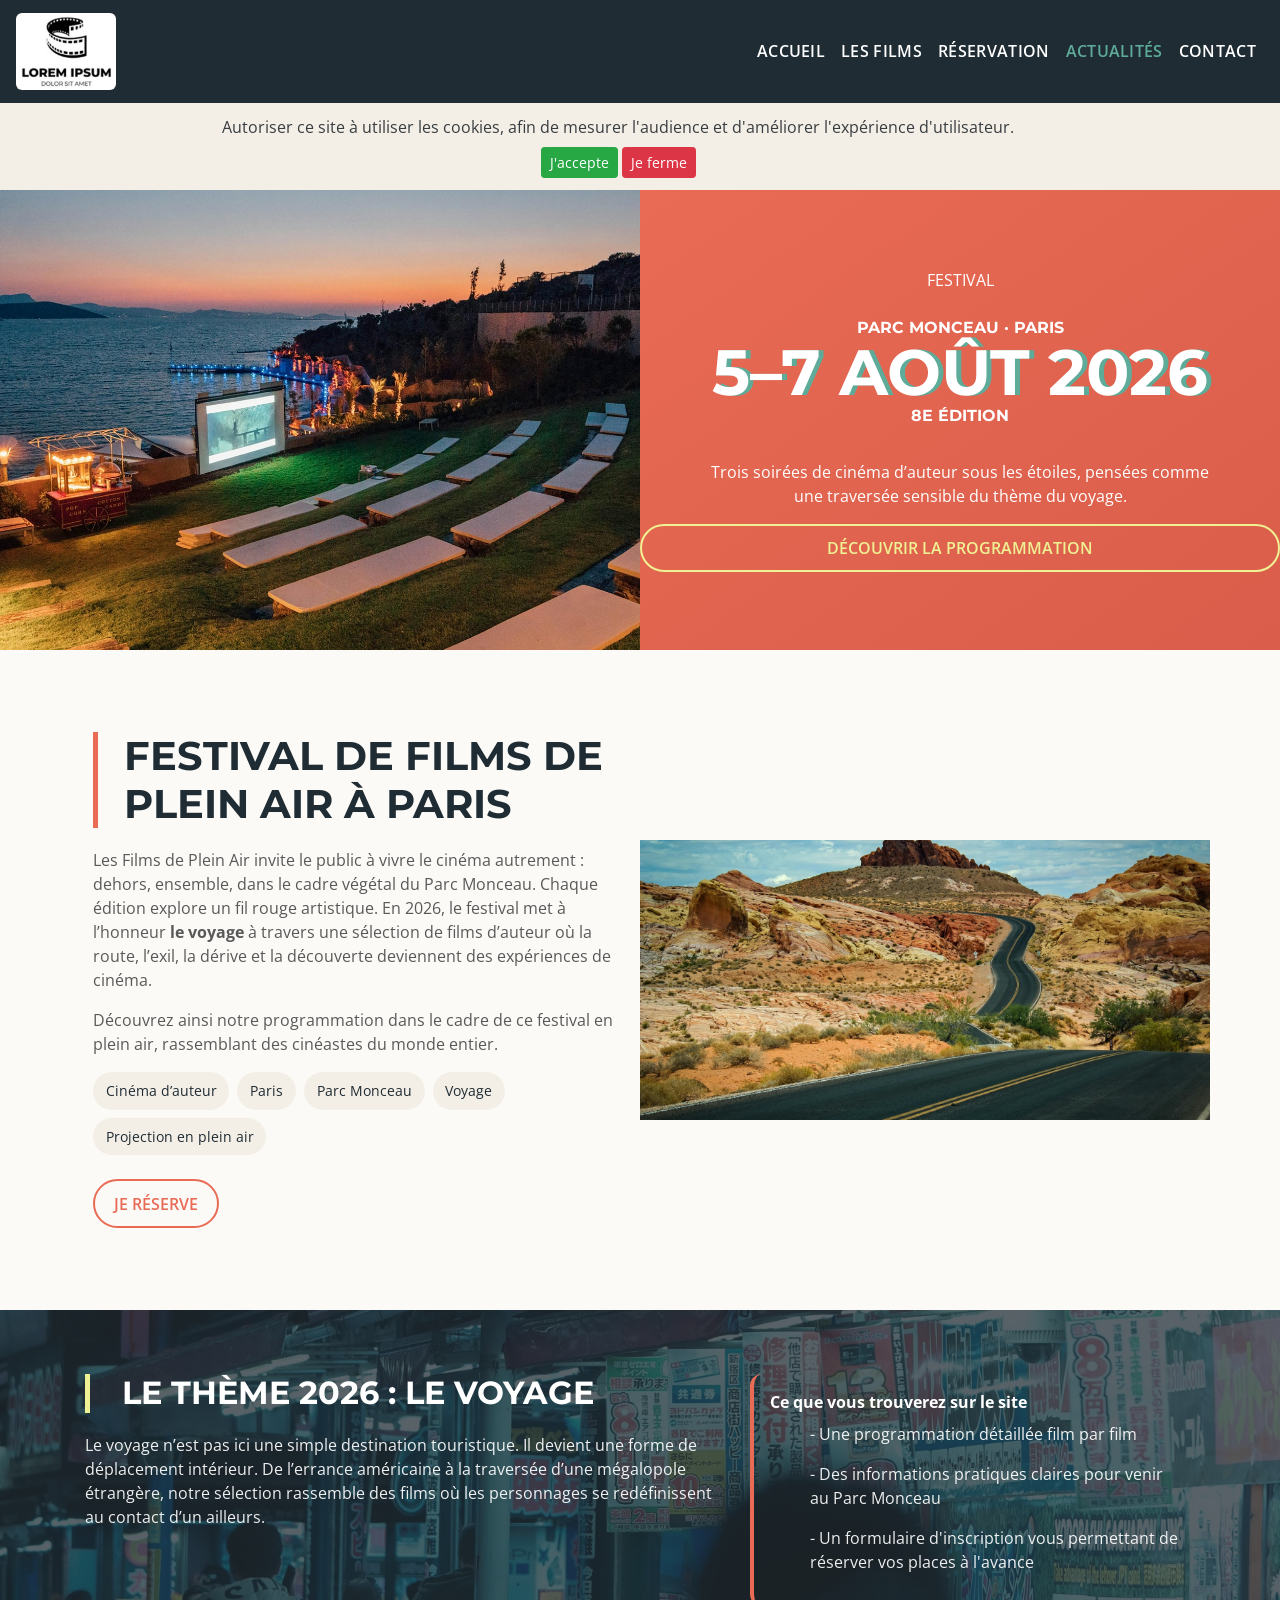
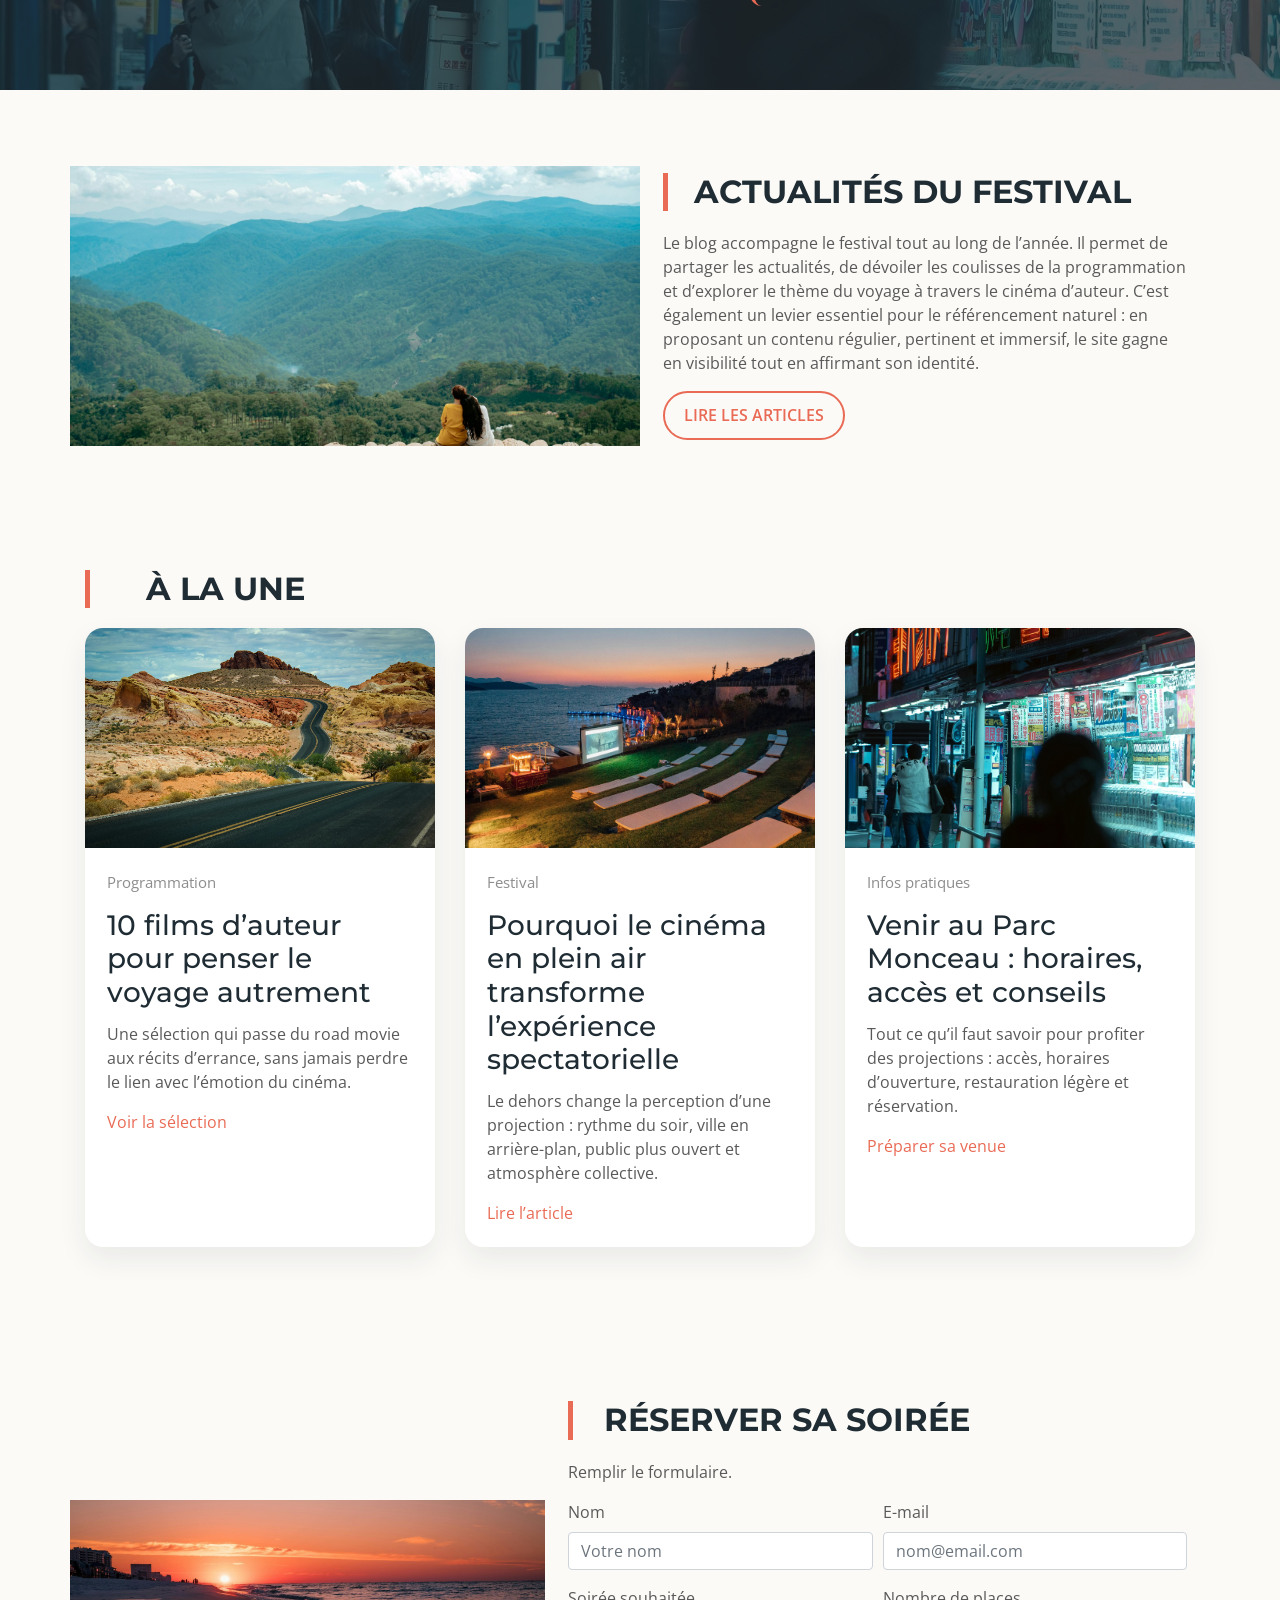
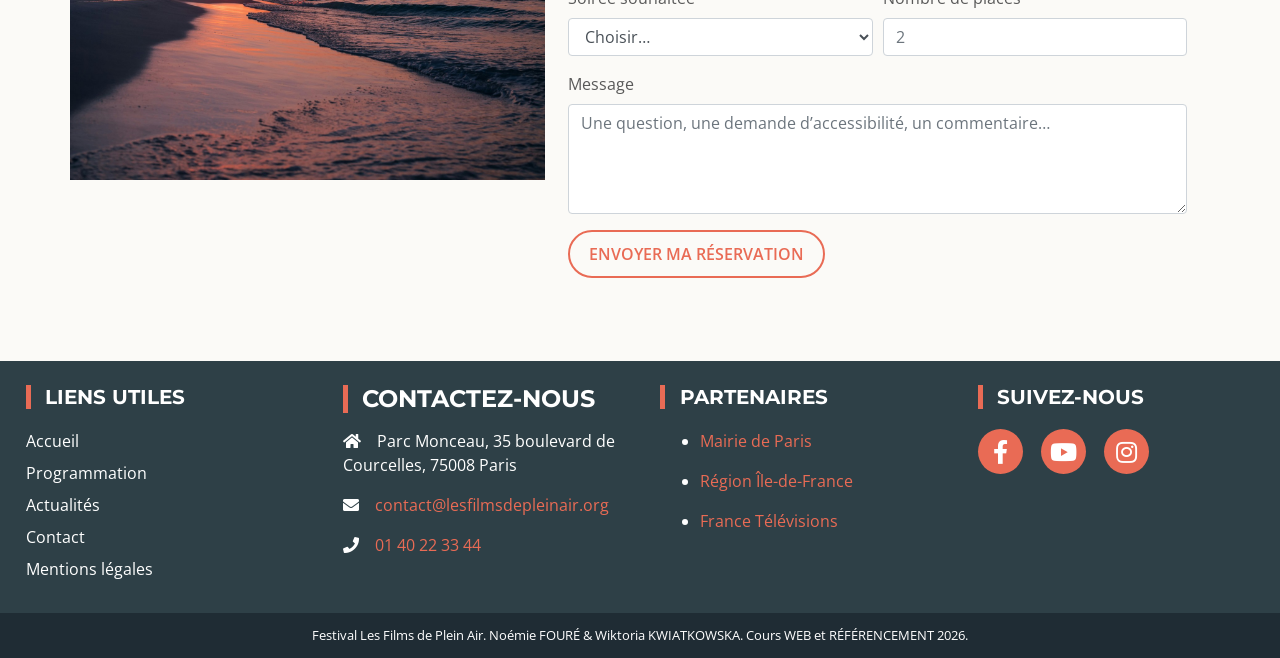
==== commit 646f7d35: "Update index.html" ====
--- a/index.html
+++ b/index.html
@@ -120,7 +120,7 @@
           <p>Le voyage n’est pas ici une simple destination touristique. Il devient une forme de déplacement intérieur. De l’errance américaine à la traversée d’une mégalopole étrangère, notre sélection rassemble des films où les personnages se redéfinissent au contact d’un ailleurs.</p>
         </div>
         	<div class="col-lg-5">
- 				 <div class="schedule-box" style="color: black;">
+ 				 <div class="schedule-box" style="color: white;">
     			<strong>Ce que vous trouverez sur le site</strong>
    				<ul class="mb-0 mt-2">
       			<p>- Une programmation détaillée film par film</p>
--- a/css/stylescss.css
+++ b/css/stylescss.css
@@ -218,6 +218,7 @@
 .film12 aside { background-image: url("../images/12-films.jpg"); }
 
 .schedule-box {
+  color: #000000
   background: #FFFFFF;
   border-left: 4px solid #e96b55;
   border-radius: 12px;
